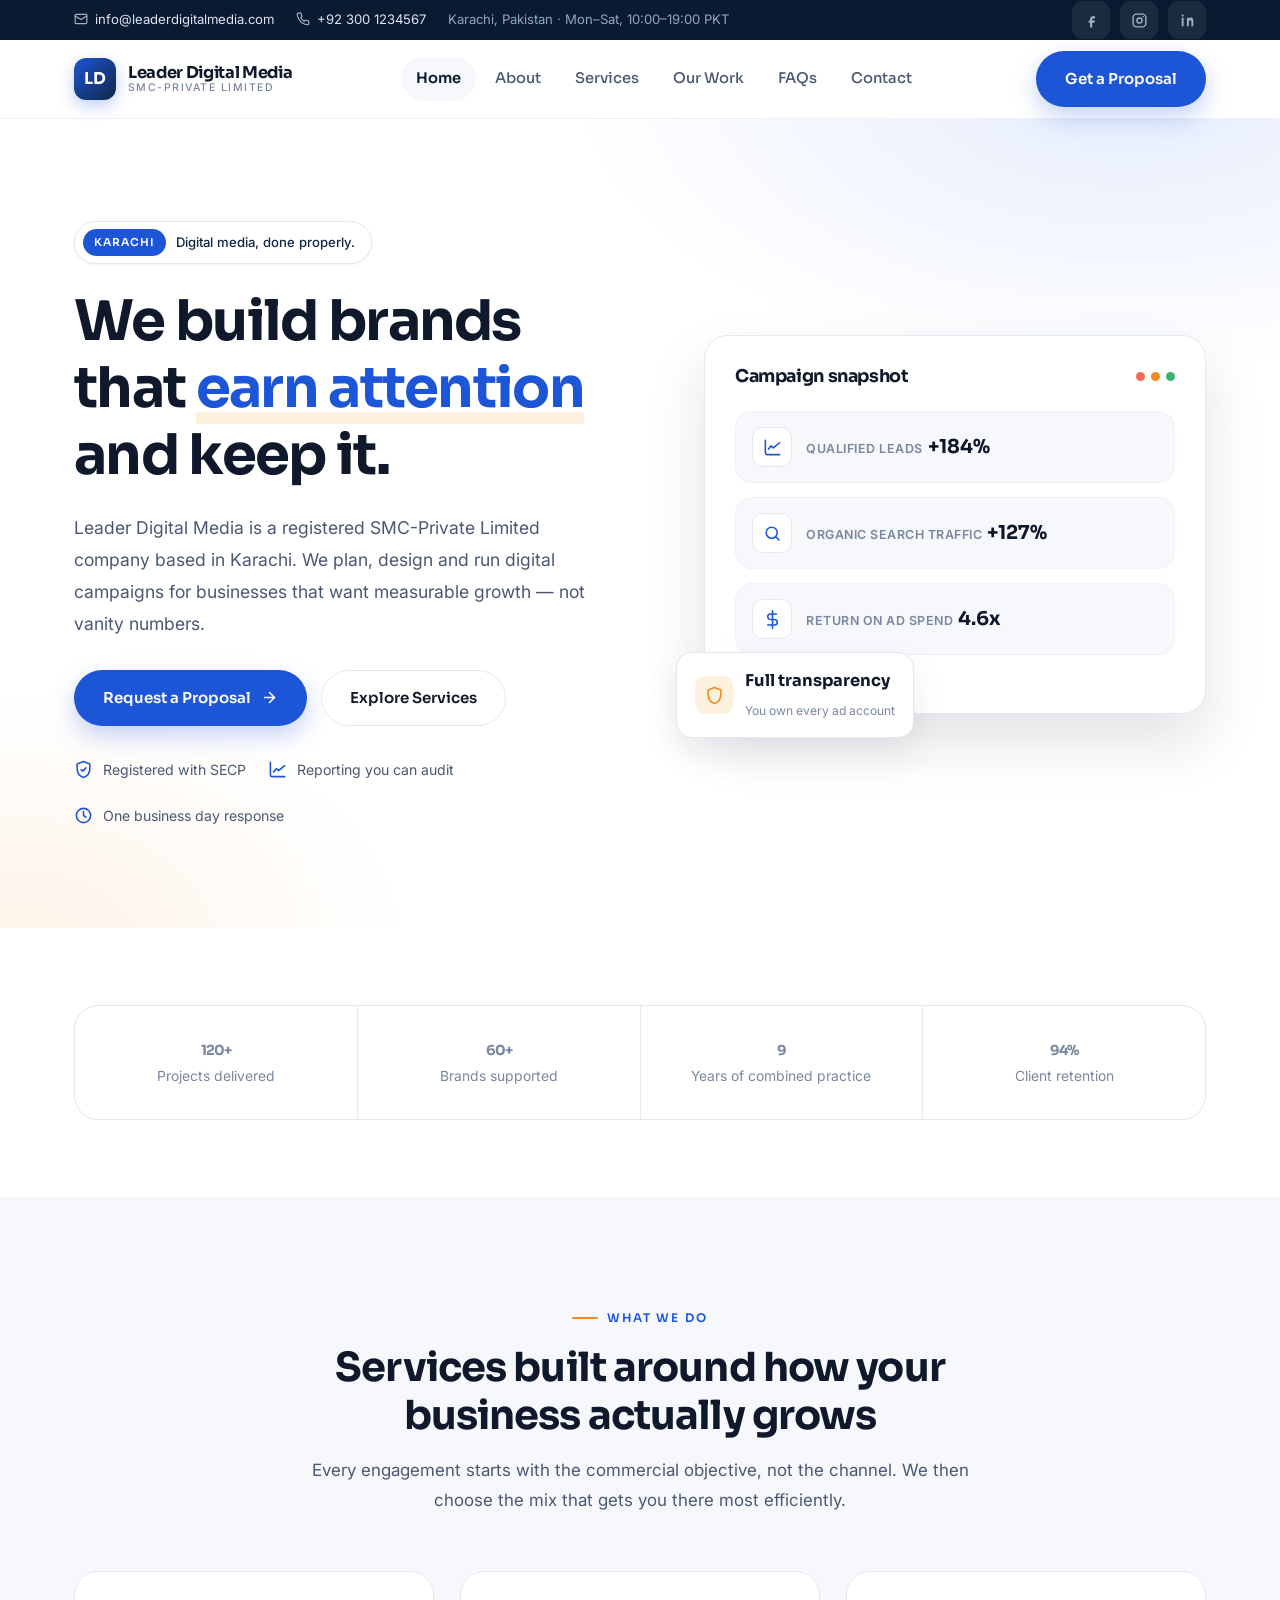
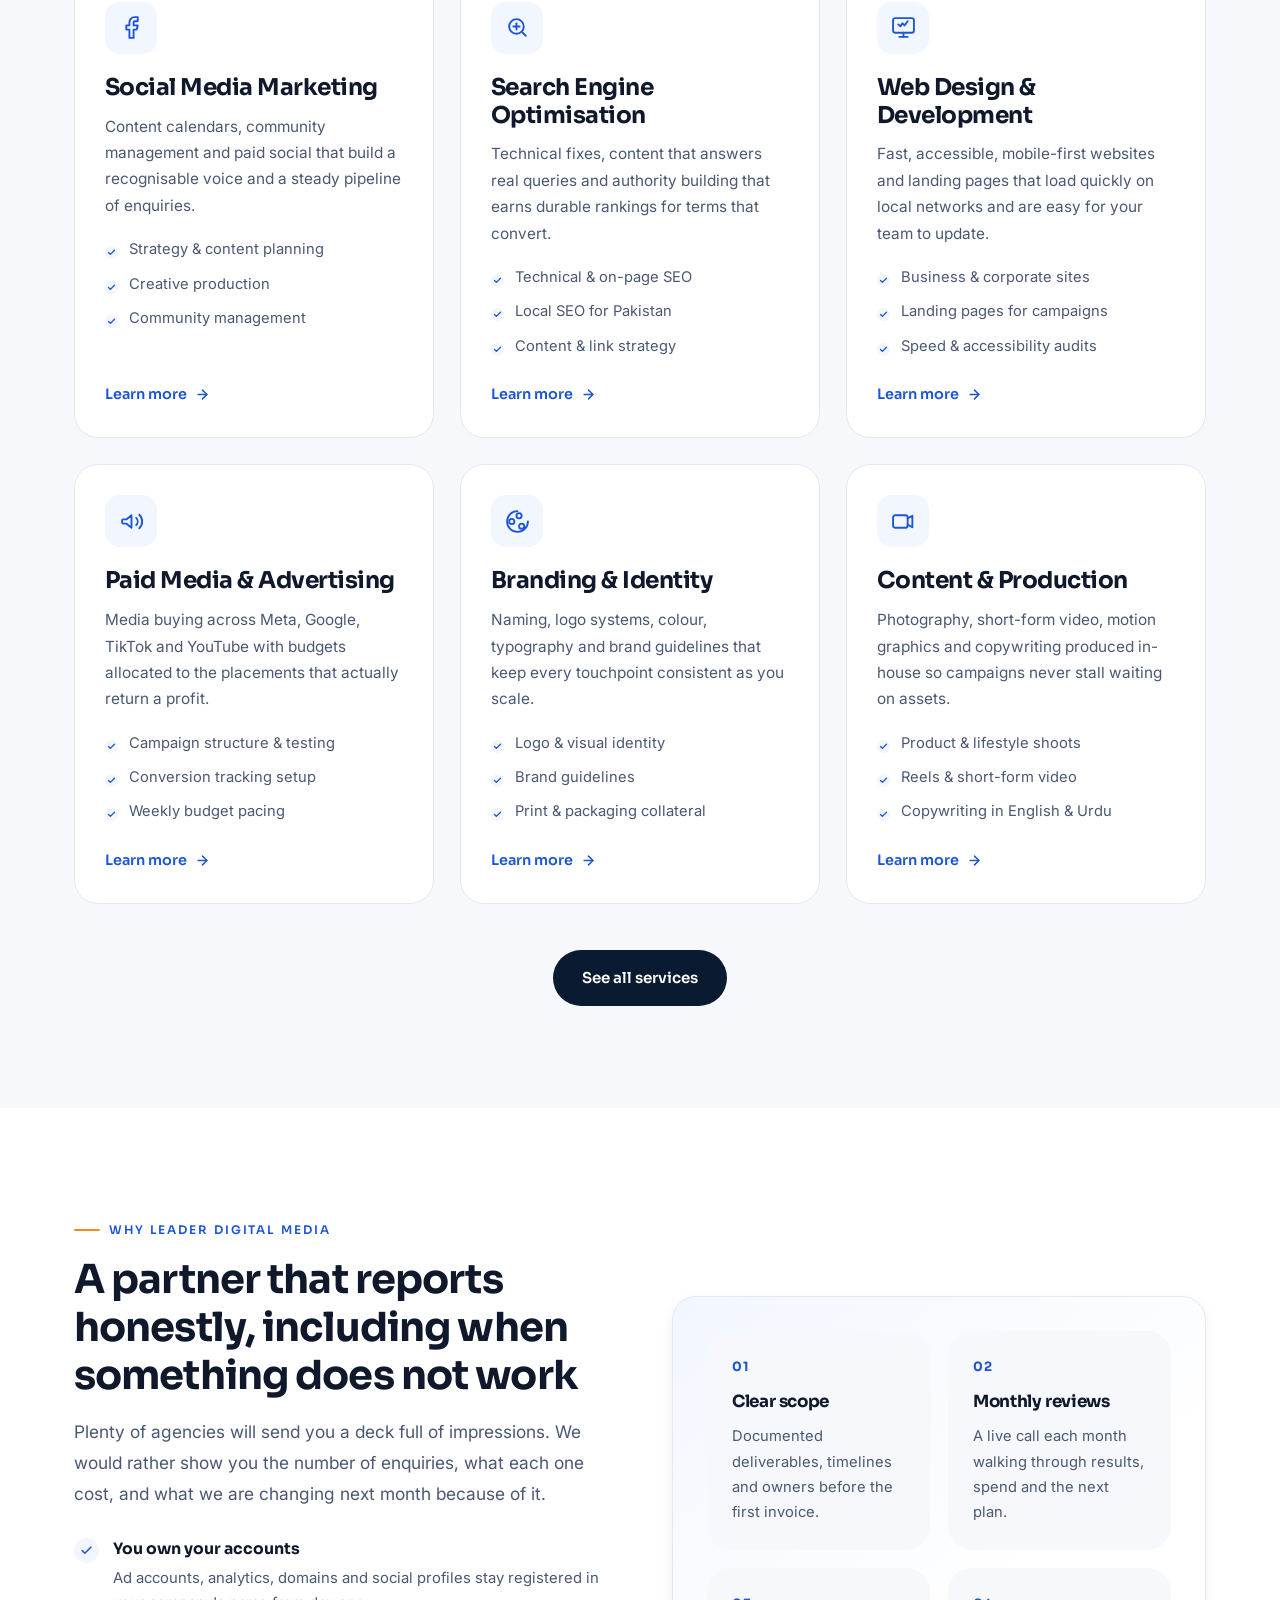
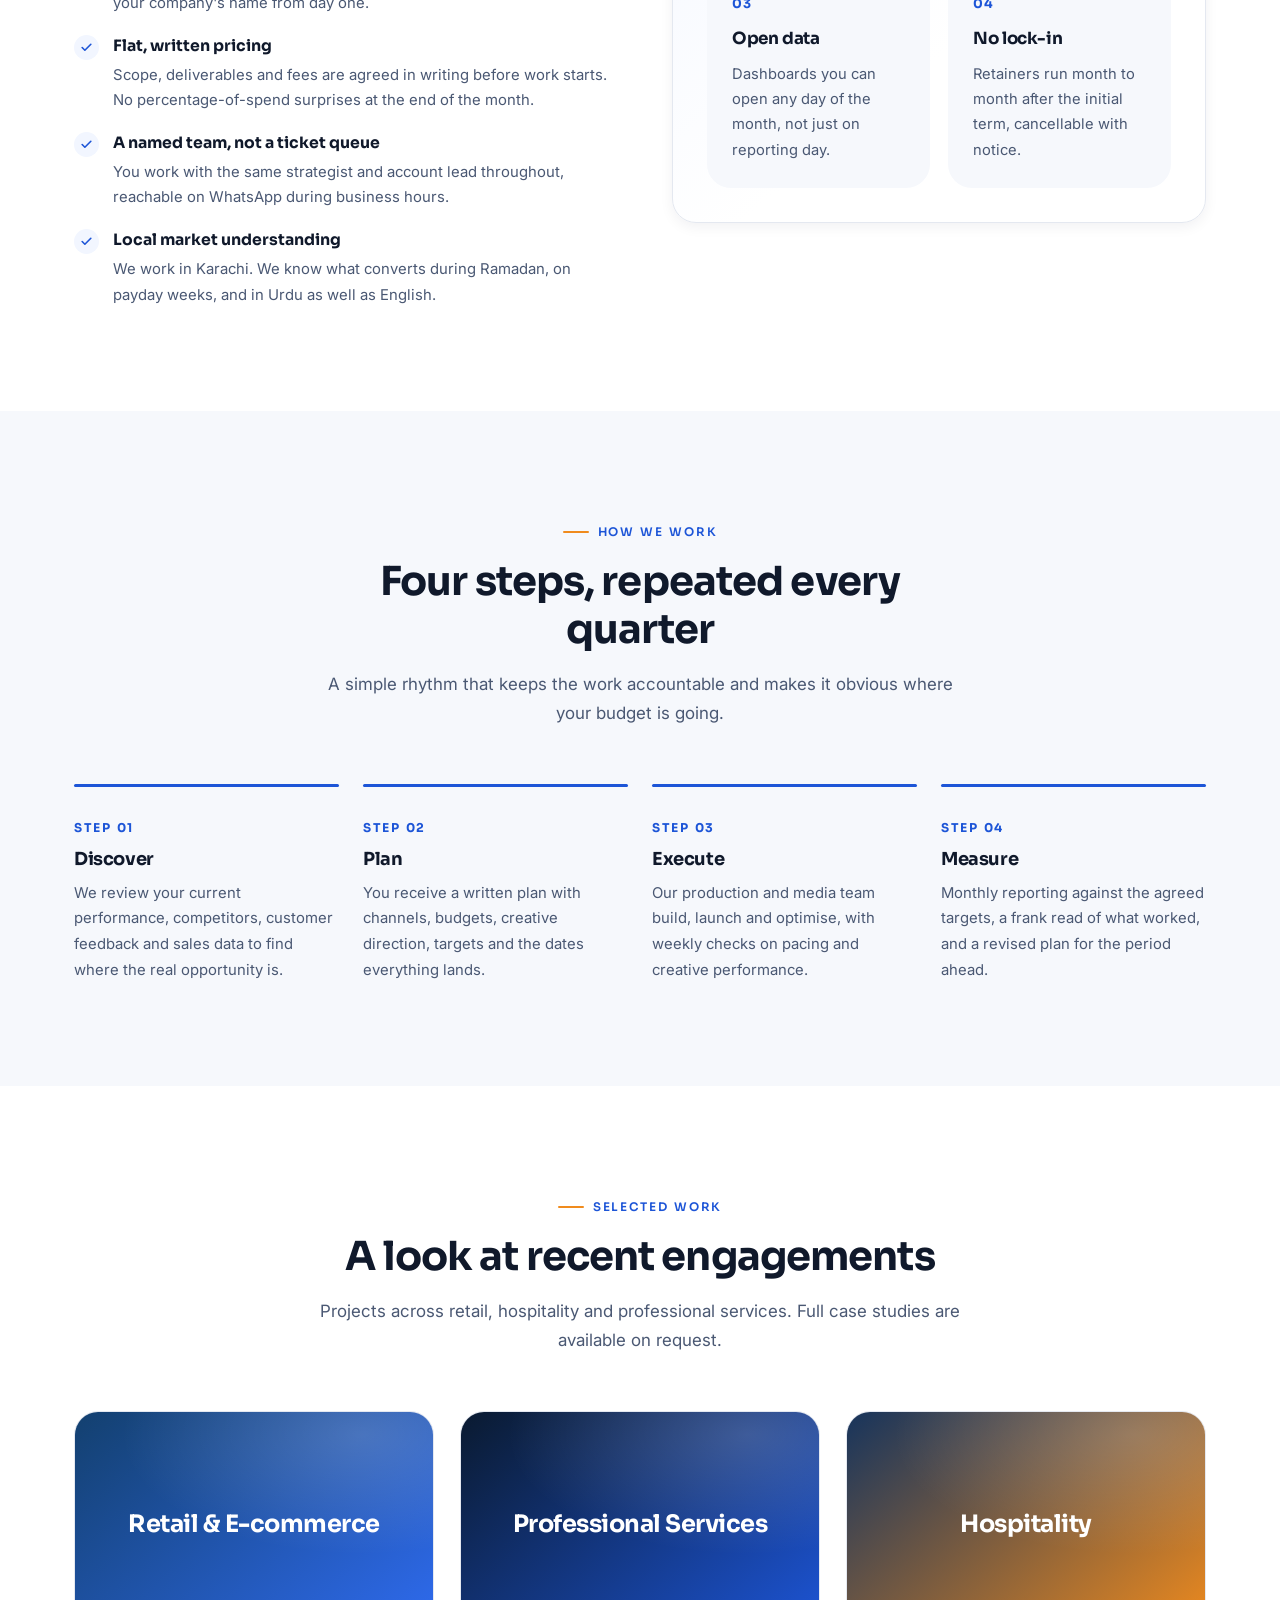
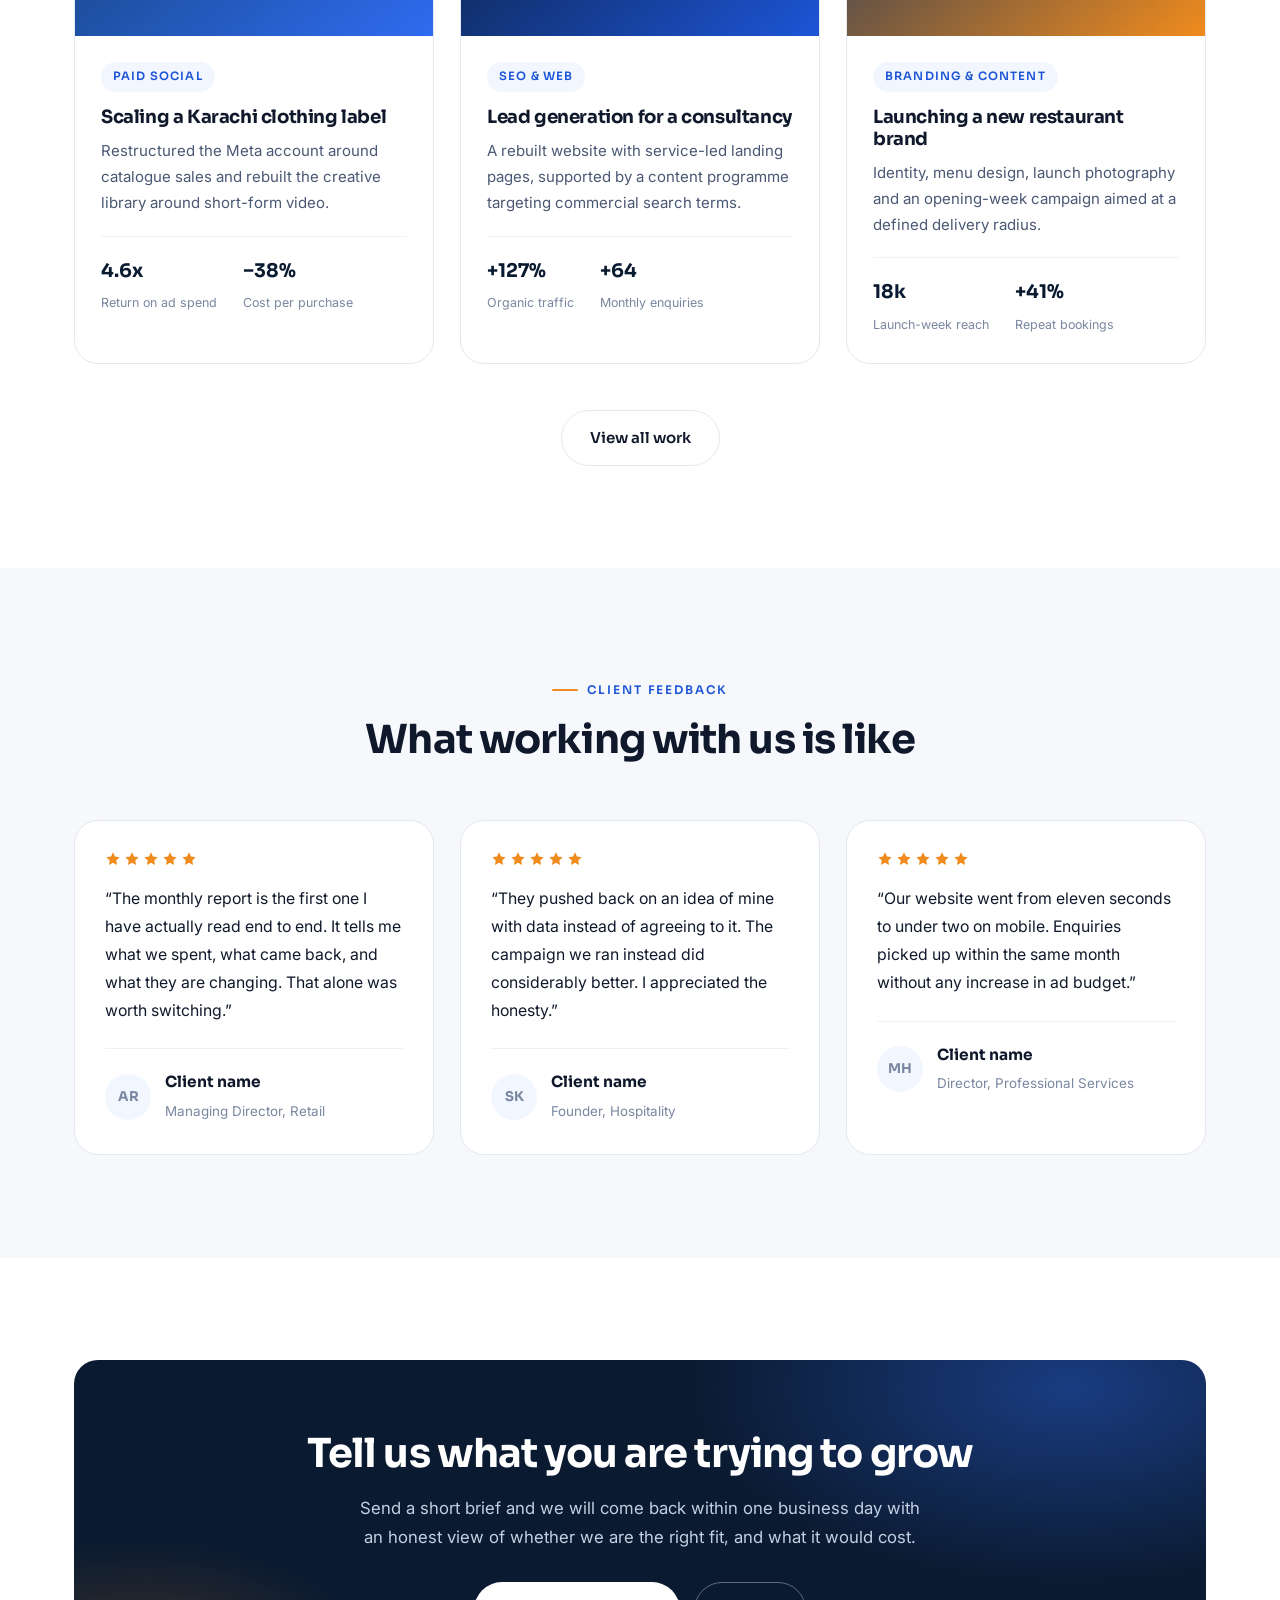
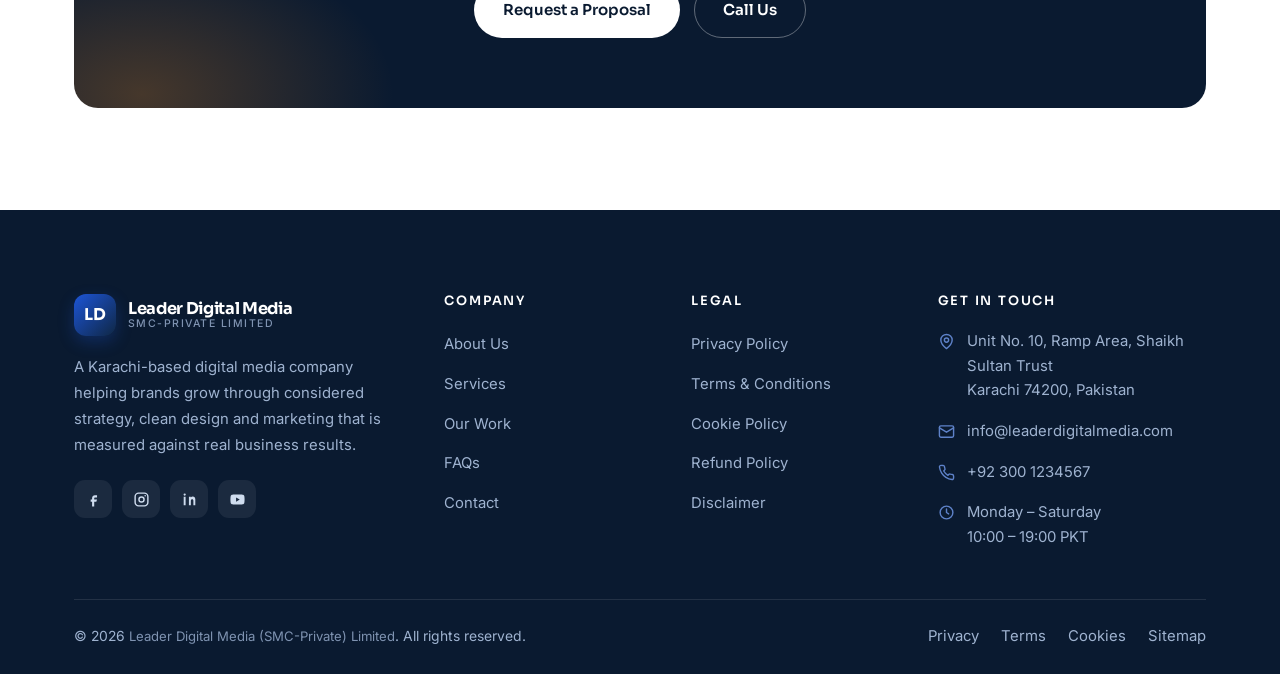
==== index.html @ 41e62bca "Add Leader Digital Media website Static multi-page site for Leader Digital Media (SMC-Private) Limit" ====
<!DOCTYPE html>
<html lang="en">
<head>
<meta charset="utf-8">
<meta name="viewport" content="width=device-width, initial-scale=1">
<title>Leader Digital Media (SMC-Private) Limited | Digital Marketing Agency in Karachi</title>
<meta name="description" content="Leader Digital Media is a Karachi-based digital media company offering social media marketing, SEO, web design and development, media buying, branding and content production.">
<meta name="author" content="Leader Digital Media (SMC-Private) Limited">
<meta name="robots" content="index, follow">
<link rel="canonical" href="https://www.leaderdigitalmedia.com/">
<meta property="og:type" content="website">
<meta property="og:site_name" content="Leader Digital Media">
<meta property="og:title" content="Leader Digital Media (SMC-Private) Limited | Digital Marketing Agency in Karachi">
<meta property="og:description" content="Leader Digital Media is a Karachi-based digital media company offering social media marketing, SEO, web design and development, media buying, branding and content production.">
<meta property="og:url" content="https://www.leaderdigitalmedia.com/">
<meta property="og:locale" content="en_PK">
<meta name="twitter:card" content="summary_large_image">
<meta name="theme-color" content="#0a1a30">
<link rel="icon" href="data:image/svg+xml,%3Csvg xmlns='http://www.w3.org/2000/svg' viewBox='0 0 64 64'%3E%3Crect width='64' height='64' rx='14' fill='%231d55d7'/%3E%3Ctext x='32' y='43' font-family='Helvetica,Arial,sans-serif' font-size='30' font-weight='bold' fill='white' text-anchor='middle'%3ELD%3C/text%3E%3C/svg%3E">
<link rel="preconnect" href="https://fonts.googleapis.com">
<link rel="preconnect" href="https://fonts.gstatic.com" crossorigin>
<link href="https://fonts.googleapis.com/css2?family=Sora:wght@400;500;600;700&family=Inter:wght@400;500;600&display=swap" rel="stylesheet">
<link rel="stylesheet" href="assets/css/style.css">
<script type="application/ld+json">
{
  "@context":"https://schema.org",
  "@type":"Organization",
  "name":"Leader Digital Media (SMC-Private) Limited",
  "alternateName":"Leader Digital Media",
  "url":"https://www.leaderdigitalmedia.com",
  "email":"info@leaderdigitalmedia.com",
  "telephone":"+923001234567",
  "description":"Leader Digital Media (SMC-Private) Limited is a digital media and marketing company based in Karachi, Pakistan, delivering social media marketing, SEO, web design and development, media buying, branding and content production.",
  "address":{
    "@type":"PostalAddress",
    "streetAddress":"Unit No. 10, Ramp Area, Shaikh Sultan Trust",
    "addressLocality":"Karachi",
    "postalCode":"74200",
    "addressCountry":"PK"
  },
  "areaServed":"PK"
}
</script>
</head>
<body>
<a class="skip-link" href="#main">Skip to main content</a>

<header class="site-header">
  <div class="topbar">
    <div class="wrap">
      <ul class="topbar-list">
        <li><a href="mailto:info@leaderdigitalmedia.com"><svg viewBox="0 0 24 24" fill="none" stroke="currentColor" stroke-width="2" stroke-linecap="round" stroke-linejoin="round"><rect x="2" y="4" width="20" height="16" rx="2"/><path d="m22 7-10 6L2 7"/></svg>info@leaderdigitalmedia.com</a></li>
        <li><a href="tel:+923001234567"><svg viewBox="0 0 24 24" fill="none" stroke="currentColor" stroke-width="2" stroke-linecap="round" stroke-linejoin="round"><path d="M22 16.9v3a2 2 0 0 1-2.2 2 19.8 19.8 0 0 1-8.6-3.1 19.5 19.5 0 0 1-6-6A19.8 19.8 0 0 1 2.1 4.2 2 2 0 0 1 4.1 2h3a2 2 0 0 1 2 1.7c.1 1 .4 1.9.7 2.8a2 2 0 0 1-.5 2.1L8.1 9.9a16 16 0 0 0 6 6l1.3-1.3a2 2 0 0 1 2.1-.4c.9.3 1.8.6 2.8.7a2 2 0 0 1 1.7 2z"/></svg>+92 300 1234567</a></li>
        <li class="topbar-tag">Karachi, Pakistan &middot; Mon&ndash;Sat, 10:00&ndash;19:00 PKT</li>
      </ul>
      <div class="social" aria-label="Social media">
        <a href="#" aria-label="Facebook"><svg viewBox="0 0 24 24" fill="currentColor"><path d="M14 9h3V6h-3c-2.2 0-4 1.8-4 4v2H8v3h2v7h3v-7h3l1-3h-4v-2c0-.6.4-1 1-1z"/></svg></a>
        <a href="#" aria-label="Instagram"><svg viewBox="0 0 24 24" fill="none" stroke="currentColor" stroke-width="2"><rect x="3" y="3" width="18" height="18" rx="5"/><circle cx="12" cy="12" r="3.6"/><circle cx="17.2" cy="6.8" r="1.1" fill="currentColor" stroke="none"/></svg></a>
        <a href="#" aria-label="LinkedIn"><svg viewBox="0 0 24 24" fill="currentColor"><path d="M6.5 8H3.8v12h2.7V8zM5.2 3.5a1.6 1.6 0 1 0 0 3.2 1.6 1.6 0 0 0 0-3.2zM20.2 20h-2.7v-6.1c0-1.5-.6-2.3-1.7-2.3-1.2 0-1.9.8-1.9 2.3V20h-2.7V8h2.6v1.2c.6-.9 1.6-1.5 2.9-1.5 2.2 0 3.5 1.4 3.5 4.1V20z"/></svg></a>
      </div>
    </div>
  </div>
  <div class="wrap">
    <nav class="nav" aria-label="Main navigation">
      <a class="brand" href="index.html">
        <span class="brand-mark" aria-hidden="true">LD</span>
        <span class="brand-text">
          <span class="brand-name">Leader Digital Media</span>
          <span class="brand-sub">SMC-Private Limited</span>
        </span>
      </a>
      <ul class="nav-menu" id="nav-menu">
      <li><a href="index.html" class="active" aria-current="page">Home</a></li>
      <li><a href="about.html">About</a></li>
      <li><a href="services.html">Services</a></li>
      <li><a href="portfolio.html">Our Work</a></li>
      <li><a href="faq.html">FAQs</a></li>
      <li><a href="contact.html">Contact</a></li>
        <li class="nav-cta"><a href="contact.html">Get a Proposal</a></li>
      </ul>
      <div class="nav-actions">
        <a class="btn btn-primary" href="contact.html">Get a Proposal</a>
        <button class="nav-toggle" type="button" aria-label="Toggle navigation menu" aria-expanded="false" aria-controls="nav-menu"><span></span></button>
      </div>
    </nav>
  </div>
</header>
<main id="main">
<!-- ===== HERO ===== -->
<section class="hero">
  <div class="wrap hero-grid">
    <div>
      <span class="hero-pill"><b>Karachi</b> Digital media, done properly.</span>
      <h1>We build brands that <em>earn attention</em> and keep it.</h1>
      <p class="hero-lead">Leader Digital Media is a registered SMC-Private Limited company based in Karachi. We plan, design and run digital campaigns for businesses that want measurable growth &mdash; not vanity numbers.</p>
      <div class="btn-row">
        <a class="btn btn-primary" href="contact.html">Request a Proposal
          <svg viewBox="0 0 24 24" fill="none" stroke="currentColor" stroke-width="2.2" stroke-linecap="round" stroke-linejoin="round"><path d="M5 12h14"/><path d="m12 5 7 7-7 7"/></svg>
        </a>
        <a class="btn btn-ghost" href="services.html">Explore Services</a>
      </div>
      <div class="hero-trust">
        <div class="hero-trust-item">
          <svg viewBox="0 0 24 24" fill="none" stroke="currentColor" stroke-width="2" stroke-linecap="round" stroke-linejoin="round"><path d="M12 2 4 5v6c0 5 3.4 9.3 8 11 4.6-1.7 8-6 8-11V5l-8-3z"/><path d="m9 12 2 2 4-4"/></svg>
          <span>Registered with SECP</span>
        </div>
        <div class="hero-trust-item">
          <svg viewBox="0 0 24 24" fill="none" stroke="currentColor" stroke-width="2" stroke-linecap="round" stroke-linejoin="round"><path d="M3 3v16a2 2 0 0 0 2 2h16"/><path d="m7 15 3.5-4 3 2.5L21 7"/></svg>
          <span>Reporting you can audit</span>
        </div>
        <div class="hero-trust-item">
          <svg viewBox="0 0 24 24" fill="none" stroke="currentColor" stroke-width="2" stroke-linecap="round" stroke-linejoin="round"><circle cx="12" cy="12" r="9"/><path d="M12 7v5l3 2"/></svg>
          <span>One business day response</span>
        </div>
      </div>
    </div>

    <div class="hero-visual">
      <div class="hero-card">
        <div class="hero-card-head">
          <h3>Campaign snapshot</h3>
          <span class="hero-dot" aria-hidden="true"><i></i><i></i><i></i></span>
        </div>
        <div class="metric-row">
          <div class="metric">
            <span class="metric-ico"><svg viewBox="0 0 24 24" fill="none" stroke="currentColor" stroke-width="2" stroke-linecap="round" stroke-linejoin="round"><path d="M3 3v16a2 2 0 0 0 2 2h16"/><path d="m7 14 3-4 3 2.5L21 6"/></svg></span>
            <div class="metric-body">
              <span class="metric-label">Qualified leads</span>
              <span class="metric-value">+184%</span>
              <span class="metric-bar"><i style="width:84%"></i></span>
            </div>
          </div>
          <div class="metric">
            <span class="metric-ico"><svg viewBox="0 0 24 24" fill="none" stroke="currentColor" stroke-width="2" stroke-linecap="round" stroke-linejoin="round"><circle cx="11" cy="11" r="7"/><path d="m20 20-3.2-3.2"/></svg></span>
            <div class="metric-body">
              <span class="metric-label">Organic search traffic</span>
              <span class="metric-value">+127%</span>
              <span class="metric-bar"><i style="width:67%"></i></span>
            </div>
          </div>
          <div class="metric">
            <span class="metric-ico"><svg viewBox="0 0 24 24" fill="none" stroke="currentColor" stroke-width="2" stroke-linecap="round" stroke-linejoin="round"><path d="M12 1v22"/><path d="M17 5H9.5a3.5 3.5 0 0 0 0 7h5a3.5 3.5 0 0 1 0 7H6"/></svg></span>
            <div class="metric-body">
              <span class="metric-label">Return on ad spend</span>
              <span class="metric-value">4.6x</span>
              <span class="metric-bar"><i style="width:76%"></i></span>
            </div>
          </div>
        </div>
      </div>
      <div class="hero-float hero-float-1">
        <span class="ico"><svg viewBox="0 0 24 24" fill="none" stroke="currentColor" stroke-width="2" stroke-linecap="round" stroke-linejoin="round"><path d="M12 2 4 5v6c0 5 3.4 9.3 8 11 4.6-1.7 8-6 8-11V5l-8-3z"/></svg></span>
        <div>
          <strong>Full transparency</strong>
          <span>You own every ad account</span>
        </div>
      </div>
    </div>
  </div>
</section>

<!-- ===== STATS ===== -->
<section class="section-sm">
  <div class="wrap">
    <div class="stat-band reveal">
      <div class="stat"><b><span data-count="120" data-suffix="+">120+</span></b><span>Projects delivered</span></div>
      <div class="stat"><b><span data-count="60" data-suffix="+">60+</span></b><span>Brands supported</span></div>
      <div class="stat"><b><span data-count="9" data-suffix="">9</span></b><span>Years of combined practice</span></div>
      <div class="stat"><b><span data-count="94" data-suffix="%">94%</span></b><span>Client retention</span></div>
    </div>
  </div>
</section>

<!-- ===== SERVICES ===== -->
<section class="section bg-alt">
  <div class="wrap">
    <div class="section-head center reveal">
      <span class="eyebrow">What we do</span>
      <h2>Services built around how your business actually grows</h2>
      <p>Every engagement starts with the commercial objective, not the channel. We then choose the mix that gets you there most efficiently.</p>
    </div>

    <div class="grid g-3">
      <article class="card reveal">
        <span class="card-ico"><svg viewBox="0 0 24 24" fill="none" stroke="currentColor" stroke-width="1.8" stroke-linecap="round" stroke-linejoin="round"><path d="M18 2h-3a5 5 0 0 0-5 5v3H7v4h3v8h4v-8h3l1-4h-4V7a1 1 0 0 1 1-1h3z"/></svg></span>
        <h3>Social Media Marketing</h3>
        <p>Content calendars, community management and paid social that build a recognisable voice and a steady pipeline of enquiries.</p>
        <ul class="card-list">
          <li>Strategy &amp; content planning</li>
          <li>Creative production</li>
          <li>Community management</li>
        </ul>
        <div class="card-foot"><a class="link-arrow" href="services.html#social">Learn more <svg viewBox="0 0 24 24" fill="none" stroke="currentColor" stroke-width="2.4" stroke-linecap="round" stroke-linejoin="round"><path d="M5 12h14"/><path d="m12 5 7 7-7 7"/></svg></a></div>
      </article>

      <article class="card reveal">
        <span class="card-ico"><svg viewBox="0 0 24 24" fill="none" stroke="currentColor" stroke-width="1.8" stroke-linecap="round" stroke-linejoin="round"><circle cx="11" cy="11" r="7"/><path d="m20 20-3.2-3.2"/><path d="M8 11h6"/><path d="M11 8v6"/></svg></span>
        <h3>Search Engine Optimisation</h3>
        <p>Technical fixes, content that answers real queries and authority building that earns durable rankings for terms that convert.</p>
        <ul class="card-list">
          <li>Technical &amp; on-page SEO</li>
          <li>Local SEO for Pakistan</li>
          <li>Content &amp; link strategy</li>
        </ul>
        <div class="card-foot"><a class="link-arrow" href="services.html#seo">Learn more <svg viewBox="0 0 24 24" fill="none" stroke="currentColor" stroke-width="2.4" stroke-linecap="round" stroke-linejoin="round"><path d="M5 12h14"/><path d="m12 5 7 7-7 7"/></svg></a></div>
      </article>

      <article class="card reveal">
        <span class="card-ico"><svg viewBox="0 0 24 24" fill="none" stroke="currentColor" stroke-width="1.8" stroke-linecap="round" stroke-linejoin="round"><rect x="2" y="3" width="20" height="14" rx="2"/><path d="M8 21h8"/><path d="M12 17v4"/><path d="m7 9 2 2 2-3 2 2 3-4"/></svg></span>
        <h3>Web Design &amp; Development</h3>
        <p>Fast, accessible, mobile-first websites and landing pages that load quickly on local networks and are easy for your team to update.</p>
        <ul class="card-list">
          <li>Business &amp; corporate sites</li>
          <li>Landing pages for campaigns</li>
          <li>Speed &amp; accessibility audits</li>
        </ul>
        <div class="card-foot"><a class="link-arrow" href="services.html#web">Learn more <svg viewBox="0 0 24 24" fill="none" stroke="currentColor" stroke-width="2.4" stroke-linecap="round" stroke-linejoin="round"><path d="M5 12h14"/><path d="m12 5 7 7-7 7"/></svg></a></div>
      </article>

      <article class="card reveal">
        <span class="card-ico"><svg viewBox="0 0 24 24" fill="none" stroke="currentColor" stroke-width="1.8" stroke-linecap="round" stroke-linejoin="round"><path d="M3 11v2a1 1 0 0 0 1 1h3l5 4V6L7 10H4a1 1 0 0 0-1 1z"/><path d="M16.5 8.5a5 5 0 0 1 0 7"/><path d="M19.5 5.5a9 9 0 0 1 0 13"/></svg></span>
        <h3>Paid Media &amp; Advertising</h3>
        <p>Media buying across Meta, Google, TikTok and YouTube with budgets allocated to the placements that actually return a profit.</p>
        <ul class="card-list">
          <li>Campaign structure &amp; testing</li>
          <li>Conversion tracking setup</li>
          <li>Weekly budget pacing</li>
        </ul>
        <div class="card-foot"><a class="link-arrow" href="services.html#ads">Learn more <svg viewBox="0 0 24 24" fill="none" stroke="currentColor" stroke-width="2.4" stroke-linecap="round" stroke-linejoin="round"><path d="M5 12h14"/><path d="m12 5 7 7-7 7"/></svg></a></div>
      </article>

      <article class="card reveal">
        <span class="card-ico"><svg viewBox="0 0 24 24" fill="none" stroke="currentColor" stroke-width="1.8" stroke-linecap="round" stroke-linejoin="round"><circle cx="13.5" cy="6.5" r="2.5"/><circle cx="6.5" cy="12" r="2.5"/><circle cx="16" cy="16.5" r="2.5"/><path d="M12 2a10 10 0 1 0 10 10"/></svg></span>
        <h3>Branding &amp; Identity</h3>
        <p>Naming, logo systems, colour, typography and brand guidelines that keep every touchpoint consistent as you scale.</p>
        <ul class="card-list">
          <li>Logo &amp; visual identity</li>
          <li>Brand guidelines</li>
          <li>Print &amp; packaging collateral</li>
        </ul>
        <div class="card-foot"><a class="link-arrow" href="services.html#branding">Learn more <svg viewBox="0 0 24 24" fill="none" stroke="currentColor" stroke-width="2.4" stroke-linecap="round" stroke-linejoin="round"><path d="M5 12h14"/><path d="m12 5 7 7-7 7"/></svg></a></div>
      </article>

      <article class="card reveal">
        <span class="card-ico"><svg viewBox="0 0 24 24" fill="none" stroke="currentColor" stroke-width="1.8" stroke-linecap="round" stroke-linejoin="round"><path d="m16 9 4.5-2.5v11L16 15"/><rect x="2" y="6" width="14" height="12" rx="2"/></svg></span>
        <h3>Content &amp; Production</h3>
        <p>Photography, short-form video, motion graphics and copywriting produced in-house so campaigns never stall waiting on assets.</p>
        <ul class="card-list">
          <li>Product &amp; lifestyle shoots</li>
          <li>Reels &amp; short-form video</li>
          <li>Copywriting in English &amp; Urdu</li>
        </ul>
        <div class="card-foot"><a class="link-arrow" href="services.html#content">Learn more <svg viewBox="0 0 24 24" fill="none" stroke="currentColor" stroke-width="2.4" stroke-linecap="round" stroke-linejoin="round"><path d="M5 12h14"/><path d="m12 5 7 7-7 7"/></svg></a></div>
      </article>
    </div>

    <div class="btn-row center reveal" style="margin-top:46px">
      <a class="btn btn-dark" href="services.html">See all services</a>
    </div>
  </div>
</section>

<!-- ===== WHY US ===== -->
<section class="section">
  <div class="wrap split">
    <div class="reveal">
      <span class="eyebrow">Why Leader Digital Media</span>
      <h2>A partner that reports honestly, including when something does not work</h2>
      <p class="lead" style="margin-top:16px">Plenty of agencies will send you a deck full of impressions. We would rather show you the number of enquiries, what each one cost, and what we are changing next month because of it.</p>
      <ul class="tick-list">
        <li>
          <span class="tick"><svg viewBox="0 0 24 24" fill="none" stroke="currentColor" stroke-width="3" stroke-linecap="round" stroke-linejoin="round"><polyline points="20 6 9 17 4 12"/></svg></span>
          <div><strong>You own your accounts</strong><p>Ad accounts, analytics, domains and social profiles stay registered in your company's name from day one.</p></div>
        </li>
        <li>
          <span class="tick"><svg viewBox="0 0 24 24" fill="none" stroke="currentColor" stroke-width="3" stroke-linecap="round" stroke-linejoin="round"><polyline points="20 6 9 17 4 12"/></svg></span>
          <div><strong>Flat, written pricing</strong><p>Scope, deliverables and fees are agreed in writing before work starts. No percentage-of-spend surprises at the end of the month.</p></div>
        </li>
        <li>
          <span class="tick"><svg viewBox="0 0 24 24" fill="none" stroke="currentColor" stroke-width="3" stroke-linecap="round" stroke-linejoin="round"><polyline points="20 6 9 17 4 12"/></svg></span>
          <div><strong>A named team, not a ticket queue</strong><p>You work with the same strategist and account lead throughout, reachable on WhatsApp during business hours.</p></div>
        </li>
        <li>
          <span class="tick"><svg viewBox="0 0 24 24" fill="none" stroke="currentColor" stroke-width="3" stroke-linecap="round" stroke-linejoin="round"><polyline points="20 6 9 17 4 12"/></svg></span>
          <div><strong>Local market understanding</strong><p>We work in Karachi. We know what converts during Ramadan, on payday weeks, and in Urdu as well as English.</p></div>
        </li>
      </ul>
    </div>

    <div class="split-media reveal">
      <div class="grid g-2" style="gap:18px">
        <div class="card card-flat" style="padding:24px">
          <span class="card-num">01</span>
          <h3 style="font-size:1.05rem">Clear scope</h3>
          <p style="font-size:.92rem">Documented deliverables, timelines and owners before the first invoice.</p>
        </div>
        <div class="card card-flat" style="padding:24px">
          <span class="card-num">02</span>
          <h3 style="font-size:1.05rem">Monthly reviews</h3>
          <p style="font-size:.92rem">A live call each month walking through results, spend and the next plan.</p>
        </div>
        <div class="card card-flat" style="padding:24px">
          <span class="card-num">03</span>
          <h3 style="font-size:1.05rem">Open data</h3>
          <p style="font-size:.92rem">Dashboards you can open any day of the month, not just on reporting day.</p>
        </div>
        <div class="card card-flat" style="padding:24px">
          <span class="card-num">04</span>
          <h3 style="font-size:1.05rem">No lock-in</h3>
          <p style="font-size:.92rem">Retainers run month to month after the initial term, cancellable with notice.</p>
        </div>
      </div>
    </div>
  </div>
</section>

<!-- ===== PROCESS ===== -->
<section class="section bg-alt">
  <div class="wrap">
    <div class="section-head center reveal">
      <span class="eyebrow">How we work</span>
      <h2>Four steps, repeated every quarter</h2>
      <p>A simple rhythm that keeps the work accountable and makes it obvious where your budget is going.</p>
    </div>
    <div class="steps">
      <div class="step is-on reveal">
        <b>Step 01</b>
        <h3>Discover</h3>
        <p>We review your current performance, competitors, customer feedback and sales data to find where the real opportunity is.</p>
      </div>
      <div class="step is-on reveal">
        <b>Step 02</b>
        <h3>Plan</h3>
        <p>You receive a written plan with channels, budgets, creative direction, targets and the dates everything lands.</p>
      </div>
      <div class="step is-on reveal">
        <b>Step 03</b>
        <h3>Execute</h3>
        <p>Our production and media team build, launch and optimise, with weekly checks on pacing and creative performance.</p>
      </div>
      <div class="step is-on reveal">
        <b>Step 04</b>
        <h3>Measure</h3>
        <p>Monthly reporting against the agreed targets, a frank read of what worked, and a revised plan for the period ahead.</p>
      </div>
    </div>
  </div>
</section>

<!-- ===== WORK PREVIEW ===== -->
<section class="section">
  <div class="wrap">
    <div class="section-head center reveal">
      <span class="eyebrow">Selected work</span>
      <h2>A look at recent engagements</h2>
      <p>Projects across retail, hospitality and professional services. Full case studies are available on request.</p>
    </div>
    <!-- Sample project content: replace with your own case studies and figures. -->
    <div class="work-grid">
      <article class="work reveal">
        <div class="work-thumb alt-1"><span>Retail &amp; E-commerce</span></div>
        <div class="work-body">
          <span class="work-tag">Paid Social</span>
          <h3>Scaling a Karachi clothing label</h3>
          <p>Restructured the Meta account around catalogue sales and rebuilt the creative library around short-form video.</p>
          <div class="work-meta">
            <div><b>4.6x</b><span>Return on ad spend</span></div>
            <div><b>&minus;38%</b><span>Cost per purchase</span></div>
          </div>
        </div>
      </article>
      <article class="work reveal">
        <div class="work-thumb alt-2"><span>Professional Services</span></div>
        <div class="work-body">
          <span class="work-tag">SEO &amp; Web</span>
          <h3>Lead generation for a consultancy</h3>
          <p>A rebuilt website with service-led landing pages, supported by a content programme targeting commercial search terms.</p>
          <div class="work-meta">
            <div><b>+127%</b><span>Organic traffic</span></div>
            <div><b>+64</b><span>Monthly enquiries</span></div>
          </div>
        </div>
      </article>
      <article class="work reveal">
        <div class="work-thumb alt-3"><span>Hospitality</span></div>
        <div class="work-body">
          <span class="work-tag">Branding &amp; Content</span>
          <h3>Launching a new restaurant brand</h3>
          <p>Identity, menu design, launch photography and an opening-week campaign aimed at a defined delivery radius.</p>
          <div class="work-meta">
            <div><b>18k</b><span>Launch-week reach</span></div>
            <div><b>+41%</b><span>Repeat bookings</span></div>
          </div>
        </div>
      </article>
    </div>
    <div class="btn-row center reveal" style="margin-top:46px">
      <a class="btn btn-ghost" href="portfolio.html">View all work</a>
    </div>
  </div>
</section>

<!-- ===== TESTIMONIALS ===== -->
<section class="section bg-alt">
  <div class="wrap">
    <div class="section-head center reveal">
      <span class="eyebrow">Client feedback</span>
      <h2>What working with us is like</h2>
    </div>
    <!-- Sample testimonials: replace with real, attributed client quotes before publishing. -->
    <div class="grid g-3">
      <article class="quote reveal">
        <div class="stars" aria-label="5 out of 5">
          <svg viewBox="0 0 24 24" fill="currentColor"><path d="m12 2 3 6.3 6.9 1-5 4.8 1.2 6.9L12 17.8 5.9 21l1.2-6.9-5-4.8 6.9-1z"/></svg>
          <svg viewBox="0 0 24 24" fill="currentColor"><path d="m12 2 3 6.3 6.9 1-5 4.8 1.2 6.9L12 17.8 5.9 21l1.2-6.9-5-4.8 6.9-1z"/></svg>
          <svg viewBox="0 0 24 24" fill="currentColor"><path d="m12 2 3 6.3 6.9 1-5 4.8 1.2 6.9L12 17.8 5.9 21l1.2-6.9-5-4.8 6.9-1z"/></svg>
          <svg viewBox="0 0 24 24" fill="currentColor"><path d="m12 2 3 6.3 6.9 1-5 4.8 1.2 6.9L12 17.8 5.9 21l1.2-6.9-5-4.8 6.9-1z"/></svg>
          <svg viewBox="0 0 24 24" fill="currentColor"><path d="m12 2 3 6.3 6.9 1-5 4.8 1.2 6.9L12 17.8 5.9 21l1.2-6.9-5-4.8 6.9-1z"/></svg>
        </div>
        <p>&ldquo;The monthly report is the first one I have actually read end to end. It tells me what we spent, what came back, and what they are changing. That alone was worth switching.&rdquo;</p>
        <div class="quote-foot">
          <span class="avatar" aria-hidden="true">AR</span>
          <div><strong>Client name</strong><span>Managing Director, Retail</span></div>
        </div>
      </article>

      <article class="quote reveal">
        <div class="stars" aria-label="5 out of 5">
          <svg viewBox="0 0 24 24" fill="currentColor"><path d="m12 2 3 6.3 6.9 1-5 4.8 1.2 6.9L12 17.8 5.9 21l1.2-6.9-5-4.8 6.9-1z"/></svg>
          <svg viewBox="0 0 24 24" fill="currentColor"><path d="m12 2 3 6.3 6.9 1-5 4.8 1.2 6.9L12 17.8 5.9 21l1.2-6.9-5-4.8 6.9-1z"/></svg>
          <svg viewBox="0 0 24 24" fill="currentColor"><path d="m12 2 3 6.3 6.9 1-5 4.8 1.2 6.9L12 17.8 5.9 21l1.2-6.9-5-4.8 6.9-1z"/></svg>
          <svg viewBox="0 0 24 24" fill="currentColor"><path d="m12 2 3 6.3 6.9 1-5 4.8 1.2 6.9L12 17.8 5.9 21l1.2-6.9-5-4.8 6.9-1z"/></svg>
          <svg viewBox="0 0 24 24" fill="currentColor"><path d="m12 2 3 6.3 6.9 1-5 4.8 1.2 6.9L12 17.8 5.9 21l1.2-6.9-5-4.8 6.9-1z"/></svg>
        </div>
        <p>&ldquo;They pushed back on an idea of mine with data instead of agreeing to it. The campaign we ran instead did considerably better. I appreciated the honesty.&rdquo;</p>
        <div class="quote-foot">
          <span class="avatar" aria-hidden="true">SK</span>
          <div><strong>Client name</strong><span>Founder, Hospitality</span></div>
        </div>
      </article>

      <article class="quote reveal">
        <div class="stars" aria-label="5 out of 5">
          <svg viewBox="0 0 24 24" fill="currentColor"><path d="m12 2 3 6.3 6.9 1-5 4.8 1.2 6.9L12 17.8 5.9 21l1.2-6.9-5-4.8 6.9-1z"/></svg>
          <svg viewBox="0 0 24 24" fill="currentColor"><path d="m12 2 3 6.3 6.9 1-5 4.8 1.2 6.9L12 17.8 5.9 21l1.2-6.9-5-4.8 6.9-1z"/></svg>
          <svg viewBox="0 0 24 24" fill="currentColor"><path d="m12 2 3 6.3 6.9 1-5 4.8 1.2 6.9L12 17.8 5.9 21l1.2-6.9-5-4.8 6.9-1z"/></svg>
          <svg viewBox="0 0 24 24" fill="currentColor"><path d="m12 2 3 6.3 6.9 1-5 4.8 1.2 6.9L12 17.8 5.9 21l1.2-6.9-5-4.8 6.9-1z"/></svg>
          <svg viewBox="0 0 24 24" fill="currentColor"><path d="m12 2 3 6.3 6.9 1-5 4.8 1.2 6.9L12 17.8 5.9 21l1.2-6.9-5-4.8 6.9-1z"/></svg>
        </div>
        <p>&ldquo;Our website went from eleven seconds to under two on mobile. Enquiries picked up within the same month without any increase in ad budget.&rdquo;</p>
        <div class="quote-foot">
          <span class="avatar" aria-hidden="true">MH</span>
          <div><strong>Client name</strong><span>Director, Professional Services</span></div>
        </div>
      </article>
    </div>
  </div>
</section>

<!-- ===== CTA ===== -->
<section class="section">
  <div class="wrap">
    <div class="cta reveal">
      <h2>Tell us what you are trying to grow</h2>
      <p>Send a short brief and we will come back within one business day with an honest view of whether we are the right fit, and what it would cost.</p>
      <div class="btn-row center">
        <a class="btn btn-light" href="contact.html">Request a Proposal</a>
        <a class="btn btn-outline-light" href="tel:+923001234567">Call Us</a>
      </div>
    </div>
  </div>
</section>
</main>
<footer class="site-footer">
  <div class="wrap">
    <div class="footer-grid">
      <div class="footer-about">
        <div class="brand footer-brand">
          <span class="brand-mark" aria-hidden="true">LD</span>
          <span class="brand-text">
            <span class="brand-name">Leader Digital Media</span>
            <span class="brand-sub">SMC-Private Limited</span>
          </span>
        </div>
        <p>A Karachi-based digital media company helping brands grow through considered strategy, clean design and marketing that is measured against real business results.</p>
        <div class="social" aria-label="Social media">
          <a href="#" aria-label="Facebook"><svg viewBox="0 0 24 24" fill="currentColor"><path d="M14 9h3V6h-3c-2.2 0-4 1.8-4 4v2H8v3h2v7h3v-7h3l1-3h-4v-2c0-.6.4-1 1-1z"/></svg></a>
        <a href="#" aria-label="Instagram"><svg viewBox="0 0 24 24" fill="none" stroke="currentColor" stroke-width="2"><rect x="3" y="3" width="18" height="18" rx="5"/><circle cx="12" cy="12" r="3.6"/><circle cx="17.2" cy="6.8" r="1.1" fill="currentColor" stroke="none"/></svg></a>
        <a href="#" aria-label="LinkedIn"><svg viewBox="0 0 24 24" fill="currentColor"><path d="M6.5 8H3.8v12h2.7V8zM5.2 3.5a1.6 1.6 0 1 0 0 3.2 1.6 1.6 0 0 0 0-3.2zM20.2 20h-2.7v-6.1c0-1.5-.6-2.3-1.7-2.3-1.2 0-1.9.8-1.9 2.3V20h-2.7V8h2.6v1.2c.6-.9 1.6-1.5 2.9-1.5 2.2 0 3.5 1.4 3.5 4.1V20z"/></svg></a>
        <a href="#" aria-label="YouTube"><svg viewBox="0 0 24 24" fill="currentColor"><path d="M21.6 7.2a2.5 2.5 0 0 0-1.7-1.8C18.3 5 12 5 12 5s-6.3 0-7.9.4A2.5 2.5 0 0 0 2.4 7.2 26 26 0 0 0 2 12a26 26 0 0 0 .4 4.8 2.5 2.5 0 0 0 1.7 1.8C5.7 19 12 19 12 19s6.3 0 7.9-.4a2.5 2.5 0 0 0 1.7-1.8A26 26 0 0 0 22 12a26 26 0 0 0-.4-4.8zM10 15V9l5.2 3L10 15z"/></svg></a>
        </div>
      </div>

      <div>
        <h4>Company</h4>
        <ul class="footer-links">
          <li><a href="about.html">About Us</a></li>
          <li><a href="services.html">Services</a></li>
          <li><a href="portfolio.html">Our Work</a></li>
          <li><a href="faq.html">FAQs</a></li>
          <li><a href="contact.html">Contact</a></li>
        </ul>
      </div>

      <div>
        <h4>Legal</h4>
        <ul class="footer-links">
          <li><a href="privacy-policy.html">Privacy Policy</a></li>
          <li><a href="terms-and-conditions.html">Terms &amp; Conditions</a></li>
          <li><a href="cookie-policy.html">Cookie Policy</a></li>
          <li><a href="refund-policy.html">Refund Policy</a></li>
          <li><a href="disclaimer.html">Disclaimer</a></li>
        </ul>
      </div>

      <div>
        <h4>Get in Touch</h4>
        <ul class="footer-contact">
          <li>
            <svg viewBox="0 0 24 24" fill="none" stroke="currentColor" stroke-width="2" stroke-linecap="round" stroke-linejoin="round"><path d="M20 10c0 6-8 12-8 12s-8-6-8-12a8 8 0 0 1 16 0z"/><circle cx="12" cy="10" r="3"/></svg>
            <address>Unit No. 10, Ramp Area, Shaikh Sultan Trust<br>Karachi 74200, Pakistan</address>
          </li>
          <li>
            <svg viewBox="0 0 24 24" fill="none" stroke="currentColor" stroke-width="2" stroke-linecap="round" stroke-linejoin="round"><rect x="2" y="4" width="20" height="16" rx="2"/><path d="m22 7-10 6L2 7"/></svg>
            <a href="mailto:info@leaderdigitalmedia.com">info@leaderdigitalmedia.com</a>
          </li>
          <li>
            <svg viewBox="0 0 24 24" fill="none" stroke="currentColor" stroke-width="2" stroke-linecap="round" stroke-linejoin="round"><path d="M22 16.9v3a2 2 0 0 1-2.2 2 19.8 19.8 0 0 1-8.6-3.1 19.5 19.5 0 0 1-6-6A19.8 19.8 0 0 1 2.1 4.2 2 2 0 0 1 4.1 2h3a2 2 0 0 1 2 1.7c.1 1 .4 1.9.7 2.8a2 2 0 0 1-.5 2.1L8.1 9.9a16 16 0 0 0 6 6l1.3-1.3a2 2 0 0 1 2.1-.4c.9.3 1.8.6 2.8.7a2 2 0 0 1 1.7 2z"/></svg>
            <a href="tel:+923001234567">+92 300 1234567</a>
          </li>
          <li>
            <svg viewBox="0 0 24 24" fill="none" stroke="currentColor" stroke-width="2" stroke-linecap="round" stroke-linejoin="round"><circle cx="12" cy="12" r="9"/><path d="M12 7v5l3 2"/></svg>
            <span>Monday &ndash; Saturday<br>10:00 &ndash; 19:00 PKT</span>
          </li>
        </ul>
      </div>
    </div>

    <div class="footer-bottom">
      <span>&copy; <span data-year>2026</span> <span class="footer-legal-name">Leader Digital Media (SMC-Private) Limited</span>. All rights reserved.</span>
      <ul>
        <li><a href="privacy-policy.html">Privacy</a></li>
        <li><a href="terms-and-conditions.html">Terms</a></li>
        <li><a href="cookie-policy.html">Cookies</a></li>
        <li><a href="sitemap.xml">Sitemap</a></li>
      </ul>
    </div>
  </div>
</footer>

<button class="to-top" type="button" aria-label="Back to top">
  <svg viewBox="0 0 24 24" fill="none" stroke="currentColor" stroke-width="2.2" stroke-linecap="round" stroke-linejoin="round"><path d="M12 19V5"/><path d="m5 12 7-7 7 7"/></svg>
</button>

<script src="assets/js/main.js"></script>
</body>
</html>
---- assets/css/style.css ----
/* ==========================================================================
   Leader Digital Media (SMC-Private) Limited
   Global stylesheet
   ========================================================================== */

/* ---------- 1. Tokens ---------- */
:root{
  --navy-900:#0a1a30;
  --navy-800:#0f2745;
  --navy-700:#16365d;
  --blue-600:#1d55d7;
  --blue-500:#2f6bf0;
  --blue-100:#e3ecfe;
  --blue-50:#f2f6ff;
  --amber-500:#f08b1d;
  --amber-100:#fdf0dd;

  --ink:#10192b;
  --body:#4a5873;
  --muted:#7a87a0;
  --line:#e4e8f0;
  --line-soft:#eef1f7;
  --surface:#ffffff;
  --surface-alt:#f6f8fc;
  --surface-tint:#f2f6ff;

  --radius-sm:10px;
  --radius:16px;
  --radius-lg:24px;
  --radius-pill:999px;

  --shadow-xs:0 1px 2px rgba(16,25,43,.06);
  --shadow-sm:0 4px 14px rgba(16,25,43,.06);
  --shadow-md:0 14px 34px rgba(16,25,43,.08);
  --shadow-lg:0 28px 60px rgba(16,25,43,.12);

  --font-head:'Sora',system-ui,-apple-system,'Segoe UI',sans-serif;
  --font-body:'Inter',system-ui,-apple-system,'Segoe UI',sans-serif;

  --wrap:1180px;
  --gutter:24px;
  --header-h:78px;
  --ease:cubic-bezier(.22,.68,.36,1);
}

/* ---------- 2. Reset ---------- */
*,*::before,*::after{box-sizing:border-box;}
html{-webkit-text-size-adjust:100%;scroll-behavior:smooth;scroll-padding-top:calc(var(--header-h) + 20px);}
body{
  margin:0;
  font-family:var(--font-body);
  font-size:16.5px;
  line-height:1.72;
  color:var(--body);
  background:var(--surface);
  -webkit-font-smoothing:antialiased;
  overflow-x:hidden;
}
img,svg,video{max-width:100%;display:block;height:auto;}
a{color:var(--blue-600);text-decoration:none;transition:color .2s var(--ease);}
a:hover{color:var(--navy-800);}
ul,ol{margin:0;padding:0;}
button,input,select,textarea{font:inherit;color:inherit;}
button{cursor:pointer;border:0;background:none;}
h1,h2,h3,h4,h5{
  font-family:var(--font-head);
  color:var(--ink);
  line-height:1.2;
  margin:0;
  letter-spacing:-.022em;
  font-weight:700;
}
h1{font-size:clamp(2.1rem,5.2vw,3.5rem);letter-spacing:-.03em;}
h2{font-size:clamp(1.65rem,3.6vw,2.5rem);}
h3{font-size:clamp(1.18rem,2vw,1.45rem);}
h4{font-size:1.06rem;}
p{margin:0;}
:focus-visible{outline:3px solid var(--blue-500);outline-offset:3px;border-radius:4px;}

/* ---------- 3. Layout helpers ---------- */
.wrap{width:100%;max-width:var(--wrap);margin-inline:auto;padding-inline:var(--gutter);}
.wrap-narrow{max-width:860px;}
.section{padding:clamp(62px,8vw,110px) 0;}
.section-sm{padding:clamp(48px,6vw,78px) 0;}
.bg-alt{background:var(--surface-alt);}
.bg-tint{background:var(--surface-tint);}
.bg-ink{background:var(--navy-900);color:#c3cfe2;}
.bg-ink h2,.bg-ink h3,.bg-ink h4{color:#fff;}
.stack>*+*{margin-top:18px;}
.center{text-align:center;}
.grid{display:grid;gap:26px;}
.g-2{grid-template-columns:repeat(2,1fr);}
.g-3{grid-template-columns:repeat(3,1fr);}
.g-4{grid-template-columns:repeat(4,1fr);}
.skip-link{
  position:absolute;left:-999px;top:0;z-index:999;
  background:var(--navy-900);color:#fff;padding:12px 20px;border-radius:0 0 var(--radius-sm) 0;
}
.skip-link:focus{left:0;color:#fff;}

/* ---------- 4. Typography blocks ---------- */
.eyebrow{
  display:inline-flex;align-items:center;gap:9px;
  font-family:var(--font-head);font-size:.74rem;font-weight:600;
  letter-spacing:.16em;text-transform:uppercase;color:var(--blue-600);
  margin-bottom:16px;
}
.eyebrow::before{content:"";width:26px;height:2px;background:var(--amber-500);border-radius:2px;}
.bg-ink .eyebrow{color:#7fa6f5;}
.lead{font-size:1.085rem;line-height:1.8;}
.section-head{max-width:660px;margin-bottom:clamp(38px,5vw,56px);}
.section-head.center{margin-inline:auto;}
.section-head p{margin-top:16px;font-size:1.06rem;}
.text-muted{color:var(--muted);}

/* ---------- 5. Buttons ---------- */
.btn{
  display:inline-flex;align-items:center;justify-content:center;gap:10px;
  font-family:var(--font-head);font-weight:600;font-size:.94rem;
  padding:14px 28px;border-radius:var(--radius-pill);
  transition:transform .22s var(--ease),box-shadow .22s var(--ease),background .22s var(--ease),color .22s var(--ease);
  white-space:nowrap;border:1.5px solid transparent;
}
.btn svg{width:17px;height:17px;flex:none;}
.btn-primary{background:var(--blue-600);color:#fff;box-shadow:0 10px 24px rgba(29,85,215,.26);}
.btn-primary:hover{background:var(--navy-800);color:#fff;transform:translateY(-2px);box-shadow:0 16px 32px rgba(29,85,215,.3);}
.btn-dark{background:var(--navy-900);color:#fff;}
.btn-dark:hover{background:var(--blue-600);color:#fff;transform:translateY(-2px);}
.btn-ghost{border-color:var(--line);color:var(--ink);background:#fff;}
.btn-ghost:hover{border-color:var(--blue-600);color:var(--blue-600);transform:translateY(-2px);}
.btn-light{background:#fff;color:var(--navy-900);}
.btn-light:hover{background:var(--blue-100);color:var(--navy-900);transform:translateY(-2px);}
.btn-outline-light{border-color:rgba(255,255,255,.35);color:#fff;}
.btn-outline-light:hover{border-color:#fff;background:rgba(255,255,255,.1);color:#fff;transform:translateY(-2px);}
.btn-row{display:flex;flex-wrap:wrap;gap:14px;}
.btn-row.center{justify-content:center;}
.link-arrow{
  display:inline-flex;align-items:center;gap:8px;
  font-family:var(--font-head);font-weight:600;font-size:.9rem;color:var(--blue-600);
}
.link-arrow svg{width:15px;height:15px;transition:transform .22s var(--ease);}
.link-arrow:hover svg{transform:translateX(4px);}

/* ---------- 6. Header ---------- */
.site-header{
  position:sticky;top:0;z-index:100;background:rgba(255,255,255,.92);
  backdrop-filter:saturate(180%) blur(14px);
  border-bottom:1px solid var(--line-soft);
  transition:box-shadow .25s var(--ease);
}
.site-header.is-stuck{box-shadow:var(--shadow-sm);}
.topbar{background:var(--navy-900);color:#9fb3d0;font-size:.82rem;}
.topbar .wrap{display:flex;justify-content:space-between;align-items:center;gap:18px;min-height:40px;flex-wrap:wrap;}
.topbar a{color:#dbe5f3;display:inline-flex;align-items:center;gap:7px;}
.topbar a:hover{color:#fff;}
.topbar svg{width:14px;height:14px;opacity:.75;}
.topbar-list{display:flex;gap:22px;list-style:none;flex-wrap:wrap;}
.topbar-tag{color:#8fa6c4;}

.nav{display:flex;align-items:center;justify-content:space-between;gap:20px;min-height:var(--header-h);}
.brand{display:flex;align-items:center;gap:12px;flex:none;}
.brand-mark{
  width:42px;height:42px;border-radius:12px;flex:none;
  background:linear-gradient(135deg,var(--blue-600),var(--navy-800));
  display:grid;place-items:center;color:#fff;
  font-family:var(--font-head);font-weight:700;font-size:1.02rem;letter-spacing:-.02em;
  box-shadow:0 6px 16px rgba(29,85,215,.28);
}
.brand-text{display:flex;flex-direction:column;line-height:1.15;}
.brand-name{font-family:var(--font-head);font-weight:700;font-size:1.02rem;color:var(--ink);letter-spacing:-.02em;}
.brand-sub{font-size:.66rem;letter-spacing:.14em;text-transform:uppercase;color:var(--muted);font-weight:500;}

.nav-menu{display:flex;align-items:center;gap:4px;list-style:none;}
.nav-menu a{
  display:block;padding:9px 15px;border-radius:var(--radius-pill);
  font-family:var(--font-head);font-size:.92rem;font-weight:500;color:var(--body);
}
.nav-menu a:hover{background:var(--blue-50);color:var(--blue-600);}
.nav-menu a.active{color:var(--navy-900);font-weight:600;background:var(--surface-alt);}
.nav-menu .nav-cta{display:none;}
.nav-actions{display:flex;align-items:center;gap:12px;flex:none;}
.nav-toggle{
  display:none;width:44px;height:44px;border-radius:12px;border:1px solid var(--line);
  place-items:center;background:#fff;
}
.nav-toggle span{display:block;width:19px;height:2px;background:var(--ink);border-radius:2px;position:relative;transition:background .2s;}
.nav-toggle span::before,.nav-toggle span::after{
  content:"";position:absolute;left:0;width:19px;height:2px;background:var(--ink);border-radius:2px;
  transition:transform .26s var(--ease),top .26s var(--ease);
}
.nav-toggle span::before{top:-6px;}
.nav-toggle span::after{top:6px;}
.nav-toggle[aria-expanded="true"] span{background:transparent;}
.nav-toggle[aria-expanded="true"] span::before{top:0;transform:rotate(45deg);}
.nav-toggle[aria-expanded="true"] span::after{top:0;transform:rotate(-45deg);}

/* ---------- 7. Hero ---------- */
.hero{
  position:relative;overflow:hidden;
  background:
    radial-gradient(900px 480px at 88% -5%,rgba(47,107,240,.13),transparent 62%),
    radial-gradient(640px 420px at 2% 102%,rgba(240,139,29,.1),transparent 60%),
    var(--surface);
  padding:clamp(60px,8vw,104px) 0 clamp(62px,8vw,100px);
}
.hero-grid{display:grid;grid-template-columns:1.06fr .94fr;gap:clamp(36px,5vw,64px);align-items:center;}
.hero h1{margin-bottom:22px;}
.hero h1 em{
  font-style:normal;color:var(--blue-600);white-space:nowrap;
  background-image:linear-gradient(to top,var(--amber-100) 0 .22em,transparent .22em);
  background-repeat:no-repeat;
  padding-bottom:.02em;
}
.hero-lead{font-size:1.1rem;line-height:1.82;max-width:540px;margin-bottom:30px;}
.hero-pill{
  display:inline-flex;align-items:center;gap:10px;background:#fff;border:1px solid var(--line);
  padding:7px 16px 7px 8px;border-radius:var(--radius-pill);font-size:.82rem;font-weight:500;
  color:var(--navy-800);box-shadow:var(--shadow-xs);margin-bottom:24px;
}
.hero-pill b{
  background:var(--blue-600);color:#fff;font-size:.68rem;font-weight:600;letter-spacing:.09em;
  text-transform:uppercase;padding:4px 11px;border-radius:var(--radius-pill);font-family:var(--font-head);
}
.hero-trust{display:flex;align-items:center;gap:22px;margin-top:32px;flex-wrap:wrap;}
.hero-trust-item{display:flex;align-items:center;gap:10px;font-size:.88rem;color:var(--body);}
.hero-trust-item svg{width:19px;height:19px;color:var(--blue-600);flex:none;}

.hero-visual{position:relative;}
.hero-card{
  background:#fff;border:1px solid var(--line);border-radius:var(--radius-lg);
  box-shadow:var(--shadow-lg);padding:30px 30px 58px;position:relative;z-index:2;
}
.hero-card-head{display:flex;align-items:center;justify-content:space-between;gap:14px;margin-bottom:24px;}
.hero-card-head h3{font-size:1.1rem;}
.hero-dot{display:flex;gap:6px;}
.hero-dot i{width:9px;height:9px;border-radius:50%;background:var(--line);display:block;}
.hero-dot i:first-child{background:#f8695d;}
.hero-dot i:nth-child(2){background:var(--amber-500);}
.hero-dot i:last-child{background:#3bb473;}
.metric-row{display:grid;gap:14px;}
.metric{
  display:flex;align-items:center;gap:14px;padding:15px 16px;
  border:1px solid var(--line-soft);border-radius:var(--radius);background:var(--surface-alt);
}
.metric-ico{
  width:40px;height:40px;border-radius:11px;background:#fff;border:1px solid var(--line);
  display:grid;place-items:center;color:var(--blue-600);flex:none;
}
.metric-ico svg{width:19px;height:19px;}
.metric-body{flex:1;min-width:0;}
.metric-label{font-size:.78rem;color:var(--muted);letter-spacing:.04em;text-transform:uppercase;font-weight:600;}
.metric-value{font-family:var(--font-head);font-weight:700;font-size:1.2rem;color:var(--ink);line-height:1.3;}
.metric-bar{height:5px;border-radius:4px;background:var(--line);overflow:hidden;margin-top:7px;}
.metric-bar i{display:block;height:100%;border-radius:4px;background:linear-gradient(90deg,var(--blue-600),var(--blue-500));}
.hero-float{
  position:absolute;background:#fff;border:1px solid var(--line);border-radius:var(--radius);
  box-shadow:var(--shadow-md);padding:14px 18px;z-index:3;
}
.hero-float-1{bottom:-24px;left:-28px;display:flex;align-items:center;gap:12px;}
.hero-float-1 .ico{width:38px;height:38px;border-radius:10px;background:var(--amber-100);color:var(--amber-500);display:grid;place-items:center;}
.hero-float-1 .ico svg{width:19px;height:19px;}
.hero-float-1 strong{display:block;font-family:var(--font-head);color:var(--ink);font-size:1.02rem;}
.hero-float-1 span{font-size:.76rem;color:var(--muted);}

/* ---------- 8. Stats ---------- */
.stat-band{display:grid;grid-template-columns:repeat(4,1fr);gap:1px;background:var(--line);border:1px solid var(--line);border-radius:var(--radius-lg);overflow:hidden;}
.stat{background:#fff;padding:30px 24px;text-align:center;}
.stat b{display:block;font-family:var(--font-head);font-size:clamp(1.8rem,3.4vw,2.4rem);color:var(--navy-900);line-height:1.1;letter-spacing:-.03em;}
.stat span{display:block;margin-top:7px;font-size:.87rem;color:var(--muted);}
.bg-ink .stat{background:transparent;}
.bg-ink .stat b{color:#fff;}
.bg-ink .stat span{color:#94a9c6;}
.bg-ink .stat-band{background:rgba(255,255,255,.1);border-color:rgba(255,255,255,.12);}

/* ---------- 9. Cards ---------- */
.card{
  background:#fff;border:1px solid var(--line);border-radius:var(--radius-lg);padding:30px;
  transition:transform .26s var(--ease),box-shadow .26s var(--ease),border-color .26s var(--ease);
  height:100%;display:flex;flex-direction:column;
}
.card:hover{transform:translateY(-5px);box-shadow:var(--shadow-md);border-color:var(--blue-100);}
.card h3{margin-bottom:12px;}
.card p{font-size:.96rem;}
.card-ico{
  width:52px;height:52px;border-radius:15px;display:grid;place-items:center;
  background:var(--blue-50);color:var(--blue-600);margin-bottom:20px;flex:none;
  transition:background .26s var(--ease),color .26s var(--ease);
}
.card-ico svg{width:25px;height:25px;}
.card:hover .card-ico{background:var(--blue-600);color:#fff;}
.card-foot{margin-top:auto;padding-top:20px;}
.card-list{list-style:none;margin-top:18px;display:grid;gap:9px;}
.card-list li{position:relative;padding-left:24px;font-size:.92rem;}
.card-list li::before{
  content:"";position:absolute;left:0;top:9px;width:13px;height:13px;border-radius:50%;
  background:var(--blue-50);
  background-image:url("data:image/svg+xml,%3Csvg xmlns='http://www.w3.org/2000/svg' viewBox='0 0 24 24' fill='none' stroke='%231d55d7' stroke-width='3.4' stroke-linecap='round' stroke-linejoin='round'%3E%3Cpolyline points='20 6 9 17 4 12'/%3E%3C/svg%3E");
  background-size:9px;background-repeat:no-repeat;background-position:center;
}
.card-num{
  font-family:var(--font-head);font-size:.8rem;font-weight:700;color:var(--blue-600);
  letter-spacing:.1em;margin-bottom:14px;
}
.card-flat{background:var(--surface-alt);border-color:transparent;}
.card-flat:hover{background:#fff;border-color:var(--line);}

/* ---------- 10. Feature / split ---------- */
.split{display:grid;grid-template-columns:1fr 1fr;gap:clamp(36px,5vw,64px);align-items:center;}
.split-media{
  border-radius:var(--radius-lg);overflow:hidden;border:1px solid var(--line);
  background:linear-gradient(140deg,var(--blue-50),#fff 60%);padding:34px;box-shadow:var(--shadow-sm);
}
.tick-list{list-style:none;display:grid;gap:16px;margin-top:26px;}
.tick-list li{display:flex;gap:14px;align-items:flex-start;}
.tick-list .tick{
  width:25px;height:25px;border-radius:50%;background:var(--blue-50);color:var(--blue-600);
  display:grid;place-items:center;flex:none;margin-top:2px;
}
.tick-list .tick svg{width:13px;height:13px;}
.tick-list strong{display:block;font-family:var(--font-head);color:var(--ink);font-size:.98rem;margin-bottom:3px;}
.tick-list p{font-size:.93rem;}

/* ---------- 11. Process ---------- */
.steps{display:grid;grid-template-columns:repeat(4,1fr);gap:24px;position:relative;}
.step{position:relative;padding-top:28px;}
.step::before{content:"";position:absolute;top:0;left:0;right:0;height:3px;background:var(--line);border-radius:3px;}
.step.is-on::before{background:var(--blue-600);}
.step b{
  display:inline-block;font-family:var(--font-head);font-size:.76rem;font-weight:700;letter-spacing:.14em;
  color:var(--blue-600);text-transform:uppercase;margin-bottom:10px;
}
.step h3{font-size:1.12rem;margin-bottom:10px;}
.step p{font-size:.93rem;}

/* ---------- 12. Work / portfolio ---------- */
.work-grid{display:grid;grid-template-columns:repeat(3,1fr);gap:26px;}
.work{
  border:1px solid var(--line);border-radius:var(--radius-lg);overflow:hidden;background:#fff;
  transition:transform .26s var(--ease),box-shadow .26s var(--ease);display:flex;flex-direction:column;height:100%;
}
.work:hover{transform:translateY(-5px);box-shadow:var(--shadow-md);}
.work-thumb{
  aspect-ratio:16/10;display:grid;place-items:center;position:relative;overflow:hidden;
  background:linear-gradient(140deg,var(--navy-800),var(--blue-600));
}
.work-thumb.alt-1{background:linear-gradient(140deg,#13406f,#2f6bf0);}
.work-thumb.alt-2{background:linear-gradient(140deg,#0a1a30,#1d55d7);}
.work-thumb.alt-3{background:linear-gradient(140deg,#17345c,#f08b1d);}
.work-thumb.alt-4{background:linear-gradient(140deg,#0f2745,#3bb473);}
.work-thumb.alt-5{background:linear-gradient(140deg,#1b2f54,#7a5cf0);}
.work-thumb::after{
  content:"";position:absolute;inset:0;
  background:radial-gradient(400px 200px at 80% 10%,rgba(255,255,255,.18),transparent 60%);
}
.work-thumb span{
  position:relative;z-index:2;font-family:var(--font-head);font-weight:700;color:#fff;
  font-size:1.5rem;letter-spacing:-.02em;text-align:center;padding:0 24px;
}
.work-body{padding:26px;flex:1;display:flex;flex-direction:column;}
.work-tag{
  display:inline-block;font-size:.72rem;font-weight:600;letter-spacing:.1em;text-transform:uppercase;
  color:var(--blue-600);background:var(--blue-50);padding:5px 12px;border-radius:var(--radius-pill);
  margin-bottom:14px;align-self:flex-start;font-family:var(--font-head);
}
.work-body h3{font-size:1.14rem;margin-bottom:10px;}
.work-body p{font-size:.94rem;}
.work-meta{display:flex;gap:26px;margin-top:20px;padding-top:18px;border-top:1px solid var(--line-soft);}
.work-meta div b{display:block;font-family:var(--font-head);font-size:1.18rem;color:var(--navy-900);}
.work-meta div span{font-size:.78rem;color:var(--muted);}

/* ---------- 13. Testimonials ---------- */
.quote{
  background:#fff;border:1px solid var(--line);border-radius:var(--radius-lg);padding:30px;
  display:flex;flex-direction:column;height:100%;
}
.stars{display:flex;gap:3px;margin-bottom:18px;color:var(--amber-500);}
.stars svg{width:16px;height:16px;}
.quote p{font-size:.99rem;color:var(--ink);line-height:1.76;}
.quote-foot{display:flex;align-items:center;gap:14px;margin-top:24px;padding-top:20px;border-top:1px solid var(--line-soft);}
.avatar{
  width:46px;height:46px;border-radius:50%;flex:none;display:grid;place-items:center;
  background:var(--blue-50);color:var(--blue-600);font-family:var(--font-head);font-weight:700;font-size:1rem;
}
.quote-foot strong{display:block;font-family:var(--font-head);color:var(--ink);font-size:.96rem;}
.quote-foot span{font-size:.84rem;color:var(--muted);}

/* ---------- 14. CTA ---------- */
.cta{
  position:relative;overflow:hidden;border-radius:var(--radius-lg);
  background:
    radial-gradient(620px 320px at 88% 8%,rgba(47,107,240,.42),transparent 62%),
    radial-gradient(420px 260px at 6% 96%,rgba(240,139,29,.26),transparent 60%),
    var(--navy-900);
  padding:clamp(44px,6vw,70px);text-align:center;color:#c3cfe2;
}
.cta h2{color:#fff;margin-bottom:16px;}
.cta p{max-width:580px;margin:0 auto 30px;font-size:1.05rem;}

/* ---------- 15. Page hero ---------- */
.page-hero{
  background:
    radial-gradient(760px 380px at 86% -10%,rgba(47,107,240,.12),transparent 60%),
    var(--surface-alt);
  padding:clamp(48px,6vw,78px) 0;border-bottom:1px solid var(--line-soft);
}
.page-hero h1{margin-bottom:16px;}
.page-hero p{max-width:650px;font-size:1.06rem;}
.crumb{display:flex;gap:9px;align-items:center;flex-wrap:wrap;font-size:.85rem;color:var(--muted);margin-bottom:18px;list-style:none;}
.crumb li{display:flex;gap:9px;align-items:center;}
.crumb li+li::before{content:"/";color:var(--line);}
.crumb a{color:var(--body);}
.crumb a:hover{color:var(--blue-600);}

/* ---------- 16. Accordion ---------- */
.acc{border:1px solid var(--line);border-radius:var(--radius);background:#fff;overflow:hidden;}
.acc+.acc{margin-top:14px;}
.acc-btn{
  width:100%;display:flex;align-items:center;justify-content:space-between;gap:18px;
  padding:21px 24px;text-align:left;font-family:var(--font-head);font-weight:600;
  font-size:1rem;color:var(--ink);transition:color .2s;
}
.acc-btn:hover{color:var(--blue-600);}
.acc-ico{
  width:28px;height:28px;border-radius:50%;background:var(--blue-50);color:var(--blue-600);
  display:grid;place-items:center;flex:none;transition:transform .3s var(--ease),background .25s;
}
.acc-ico svg{width:14px;height:14px;}
.acc-btn[aria-expanded="true"] .acc-ico{transform:rotate(45deg);background:var(--blue-600);color:#fff;}
.acc-panel{max-height:0;overflow:hidden;transition:max-height .34s var(--ease);}
.acc-panel-in{padding:0 24px 22px;font-size:.97rem;}

/* ---------- 17. Forms ---------- */
.form-card{background:#fff;border:1px solid var(--line);border-radius:var(--radius-lg);padding:clamp(26px,4vw,40px);box-shadow:var(--shadow-sm);}
.field{margin-bottom:20px;}
.field label{display:block;font-family:var(--font-head);font-size:.88rem;font-weight:600;color:var(--ink);margin-bottom:8px;}
.field label .req{color:#e35d4f;}
.field input,.field select,.field textarea{
  width:100%;padding:13px 16px;border:1.5px solid var(--line);border-radius:var(--radius-sm);
  background:var(--surface-alt);font-size:.96rem;transition:border-color .2s,background .2s,box-shadow .2s;
}
.field textarea{min-height:140px;resize:vertical;}
.field input:focus,.field select:focus,.field textarea:focus{
  outline:none;border-color:var(--blue-500);background:#fff;box-shadow:0 0 0 4px rgba(47,107,240,.12);
}
.field input::placeholder,.field textarea::placeholder{color:#a3adc2;}
.field-row{display:grid;grid-template-columns:1fr 1fr;gap:20px;}
.field-error{display:none;color:#d2493b;font-size:.82rem;margin-top:6px;}
.field.has-error input,.field.has-error select,.field.has-error textarea{border-color:#e5897e;background:#fdf5f4;}
.field.has-error .field-error{display:block;}
.form-note{font-size:.84rem;color:var(--muted);margin-top:16px;}
.form-alert{
  display:none;align-items:flex-start;gap:12px;padding:16px 18px;border-radius:var(--radius-sm);
  background:#eefaf2;border:1px solid #bfe8ce;color:#1c6b3e;font-size:.93rem;margin-bottom:22px;
}
.form-alert.show{display:flex;}
.form-alert svg{width:19px;height:19px;flex:none;margin-top:2px;}

/* ---------- 18. Contact info ---------- */
.info-item{display:flex;gap:16px;align-items:flex-start;padding:22px 0;border-bottom:1px solid var(--line-soft);}
.info-item:last-child{border-bottom:0;}
.info-ico{
  width:46px;height:46px;border-radius:13px;background:var(--blue-50);color:var(--blue-600);
  display:grid;place-items:center;flex:none;
}
.info-ico svg{width:21px;height:21px;}
.info-item h4{margin-bottom:5px;}
.info-item p,.info-item address{font-style:normal;font-size:.95rem;line-height:1.7;}
.map-frame{border:1px solid var(--line);border-radius:var(--radius-lg);overflow:hidden;box-shadow:var(--shadow-sm);line-height:0;}
.map-frame iframe{width:100%;height:420px;border:0;}

/* ---------- 19. Legal / prose ---------- */
.prose{font-size:1rem;line-height:1.85;}
.prose h2{font-size:clamp(1.3rem,2.4vw,1.7rem);margin:46px 0 16px;scroll-margin-top:110px;}
.prose h2:first-child{margin-top:0;}
.prose h3{font-size:1.1rem;margin:28px 0 12px;}
.prose p{margin-bottom:16px;}
.prose ul,.prose ol{margin:0 0 18px;padding-left:22px;}
.prose li{margin-bottom:9px;}
.prose strong{color:var(--ink);font-weight:600;}
.prose a{text-decoration:underline;text-underline-offset:3px;}
.legal-note{
  background:var(--surface-alt);border:1px solid var(--line);border-left:4px solid var(--blue-600);
  border-radius:var(--radius-sm);padding:20px 24px;margin:26px 0;font-size:.95rem;
}
.legal-meta{
  display:flex;flex-wrap:wrap;gap:12px 28px;padding:18px 24px;background:var(--blue-50);
  border-radius:var(--radius);margin-bottom:38px;font-size:.9rem;
}
.legal-meta b{color:var(--ink);font-family:var(--font-head);}
.toc{
  background:#fff;border:1px solid var(--line);border-radius:var(--radius);padding:24px 26px;
  position:sticky;top:calc(var(--header-h) + 24px);
}
.toc h4{margin-bottom:14px;font-size:.78rem;letter-spacing:.14em;text-transform:uppercase;color:var(--muted);}
.toc ol{list-style:none;counter-reset:toc;display:grid;gap:9px;padding:0;}
.toc li{counter-increment:toc;}
.toc a{font-size:.9rem;color:var(--body);display:flex;gap:9px;}
.toc a::before{content:counter(toc) ".";color:var(--muted);font-variant-numeric:tabular-nums;}
.toc a:hover{color:var(--blue-600);}
.legal-layout{display:grid;grid-template-columns:270px 1fr;gap:clamp(32px,5vw,56px);align-items:start;}

/* ---------- 20. Table ---------- */
.table-wrap{overflow-x:auto;border:1px solid var(--line);border-radius:var(--radius);margin:24px 0;}
table{width:100%;border-collapse:collapse;font-size:.93rem;min-width:520px;}
th,td{text-align:left;padding:14px 18px;border-bottom:1px solid var(--line-soft);vertical-align:top;}
th{background:var(--surface-alt);font-family:var(--font-head);font-weight:600;color:var(--ink);font-size:.85rem;letter-spacing:.02em;}
tr:last-child td{border-bottom:0;}

/* ---------- 21. Footer ---------- */
.site-footer{background:var(--navy-900);color:#9fb3d0;padding-top:clamp(56px,7vw,84px);}
.footer-grid{display:grid;grid-template-columns:1.6fr 1fr 1fr 1.3fr;gap:40px;padding-bottom:50px;}
.site-footer h4{
  color:#fff;font-size:.8rem;letter-spacing:.14em;text-transform:uppercase;margin-bottom:20px;font-weight:600;
}
.site-footer a{color:#9fb3d0;font-size:.93rem;}
.site-footer a:hover{color:#fff;}
.footer-links{list-style:none;display:grid;gap:11px;}
.footer-about p{font-size:.93rem;line-height:1.75;margin:18px 0 22px;max-width:330px;}
.footer-brand .brand-name{color:#fff;}
.footer-brand .brand-sub{color:#7f93b1;}
.footer-contact{list-style:none;display:grid;gap:16px;}
.footer-contact li{display:flex;gap:12px;align-items:flex-start;font-size:.93rem;line-height:1.65;}
.footer-contact svg{width:17px;height:17px;color:#5e82c9;flex:none;margin-top:4px;}
.footer-contact address{font-style:normal;}
.social{display:flex;gap:10px;}
.social a{
  width:38px;height:38px;border-radius:11px;background:rgba(255,255,255,.07);
  display:grid;place-items:center;color:#cfdcee;transition:background .22s,transform .22s,color .22s;
}
.social a:hover{background:var(--blue-600);color:#fff;transform:translateY(-2px);}
.social svg{width:17px;height:17px;}
.footer-bottom{
  border-top:1px solid rgba(255,255,255,.1);padding:24px 0;
  display:flex;justify-content:space-between;align-items:center;gap:18px;flex-wrap:wrap;font-size:.87rem;
}
.footer-bottom ul{list-style:none;display:flex;gap:22px;flex-wrap:wrap;}
.footer-legal-name{color:#7f93b1;font-size:.82rem;}

/* ---------- 22. Back to top ---------- */
.to-top{
  position:fixed;right:22px;bottom:22px;width:46px;height:46px;border-radius:50%;
  background:var(--navy-900);color:#fff;display:grid;place-items:center;z-index:90;
  box-shadow:var(--shadow-md);opacity:0;visibility:hidden;transform:translateY(12px);
  transition:opacity .25s,transform .25s,visibility .25s,background .25s;
}
.to-top.show{opacity:1;visibility:visible;transform:translateY(0);}
.to-top:hover{background:var(--blue-600);color:#fff;}
.to-top svg{width:19px;height:19px;}

/* ---------- 23. Reveal ---------- */
.reveal{opacity:0;transform:translateY(22px);transition:opacity .62s var(--ease),transform .62s var(--ease);}
.reveal.in{opacity:1;transform:none;}
@media (prefers-reduced-motion:reduce){
  *,*::before,*::after{animation-duration:.01ms!important;transition-duration:.01ms!important;scroll-behavior:auto!important;}
  .reveal{opacity:1;transform:none;}
}

/* ---------- 24. Responsive ---------- */
@media (max-width:1040px){
  .footer-grid{grid-template-columns:1fr 1fr;gap:36px;}
  .g-4{grid-template-columns:repeat(2,1fr);}
  .steps{grid-template-columns:repeat(2,1fr);}
  .legal-layout{grid-template-columns:1fr;}
  .toc{position:static;}
}
@media (max-width:900px){
  :root{--header-h:70px;}
  .hero-grid{grid-template-columns:1fr;gap:46px;}
  .hero-visual{max-width:520px;}
  .hero-float-1{left:0;}
  .split{grid-template-columns:1fr;}
  .g-3,.work-grid{grid-template-columns:repeat(2,1fr);}
  .stat-band{grid-template-columns:repeat(2,1fr);}

  .nav-toggle{display:grid;}
  .nav-actions .btn{display:none;}
  .nav-menu{
    position:fixed;inset:var(--header-h) 0 auto;background:#fff;flex-direction:column;
    align-items:stretch;gap:2px;padding:16px var(--gutter) 26px;border-bottom:1px solid var(--line);
    box-shadow:var(--shadow-md);max-height:0;overflow:hidden;padding-top:0;padding-bottom:0;
    transition:max-height .34s var(--ease),padding .34s var(--ease);
  }
  .nav-menu.open{max-height:calc(100vh - var(--header-h));overflow-y:auto;padding-top:16px;padding-bottom:26px;}
  .nav-menu a{padding:13px 16px;border-radius:var(--radius-sm);font-size:.98rem;}
  .nav-menu .nav-cta{display:block;margin-top:10px;}
  .nav-menu .nav-cta a{background:var(--blue-600);color:#fff;text-align:center;font-weight:600;}
  .nav-menu .nav-cta a:hover{background:var(--navy-800);color:#fff;}
  .topbar-list li:nth-child(n+3){display:none;}
}
@media (max-width:640px){
  body{font-size:16px;}
  .g-2,.g-3,.g-4,.work-grid,.field-row{grid-template-columns:1fr;}
  .steps{grid-template-columns:1fr;}
  .stat-band{grid-template-columns:1fr;}
  .footer-grid{grid-template-columns:1fr;gap:34px;padding-bottom:36px;}
  .footer-bottom{flex-direction:column;align-items:flex-start;gap:14px;}
  .btn{width:100%;}
  .btn-row{flex-direction:column;}
  .hero-float-1{position:static;margin-top:16px;box-shadow:none;}
  .hero-card{padding:26px;}
  .topbar .wrap{justify-content:center;}
  .topbar-tag{display:none;}
  .work-meta{gap:18px;}
  .card,.quote,.work-body{padding:24px;}
}

/* ---------- 25. Print ---------- */
@media print{
  .site-header,.site-footer,.to-top,.cta,.btn{display:none!important;}
  body{color:#000;font-size:11pt;}
  .section{padding:12pt 0;}
}
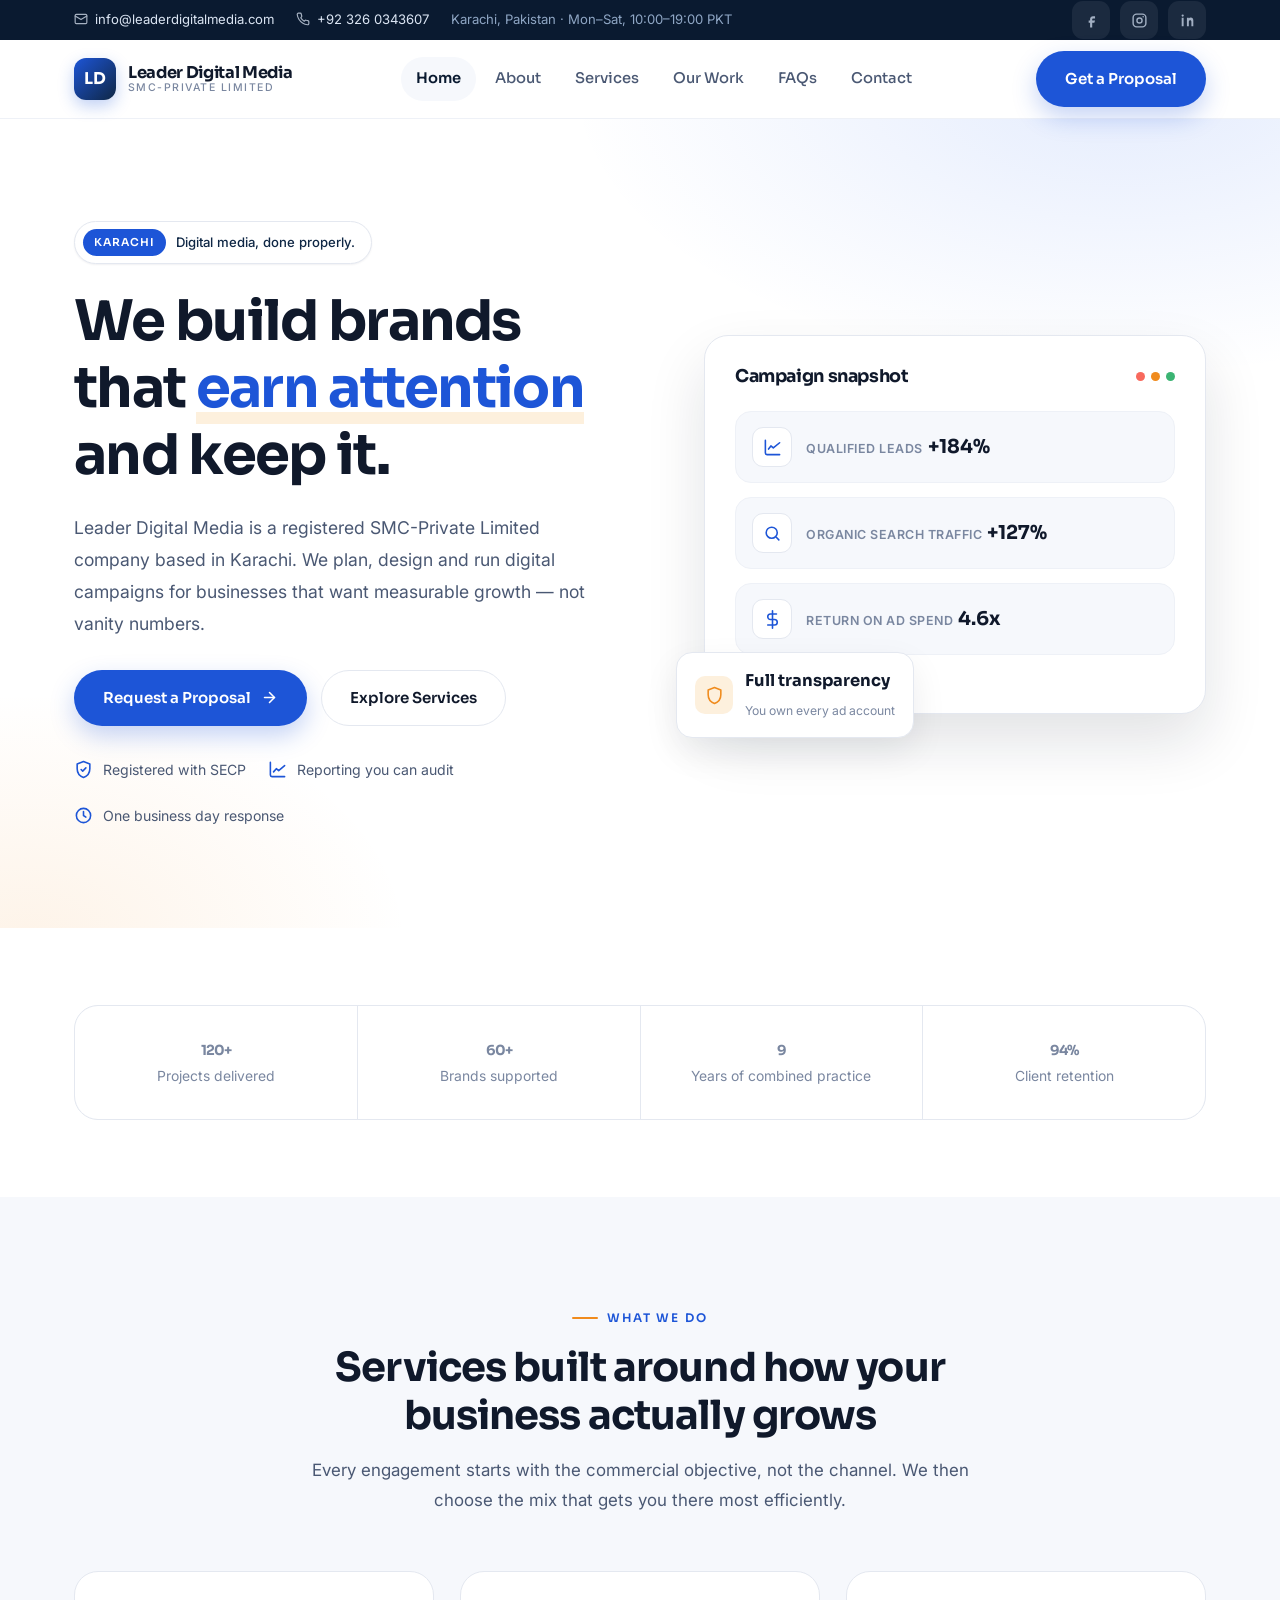
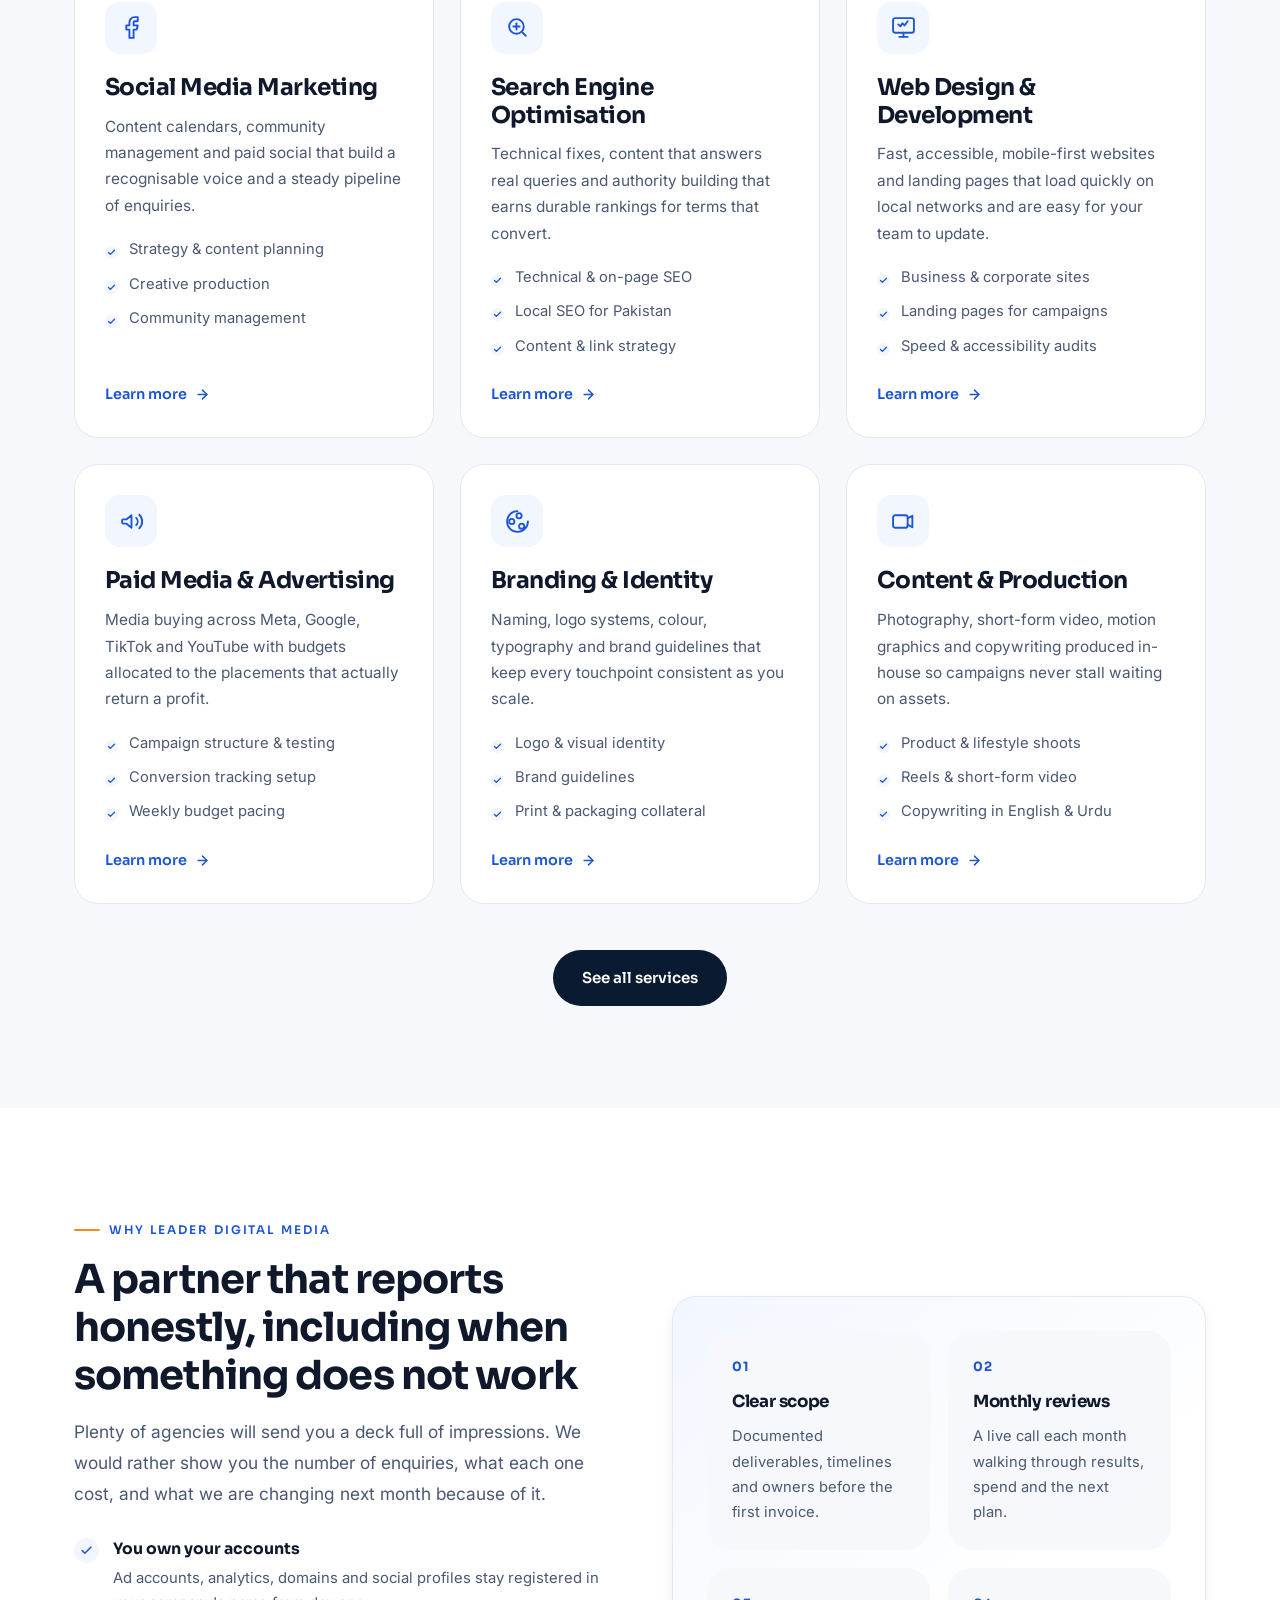
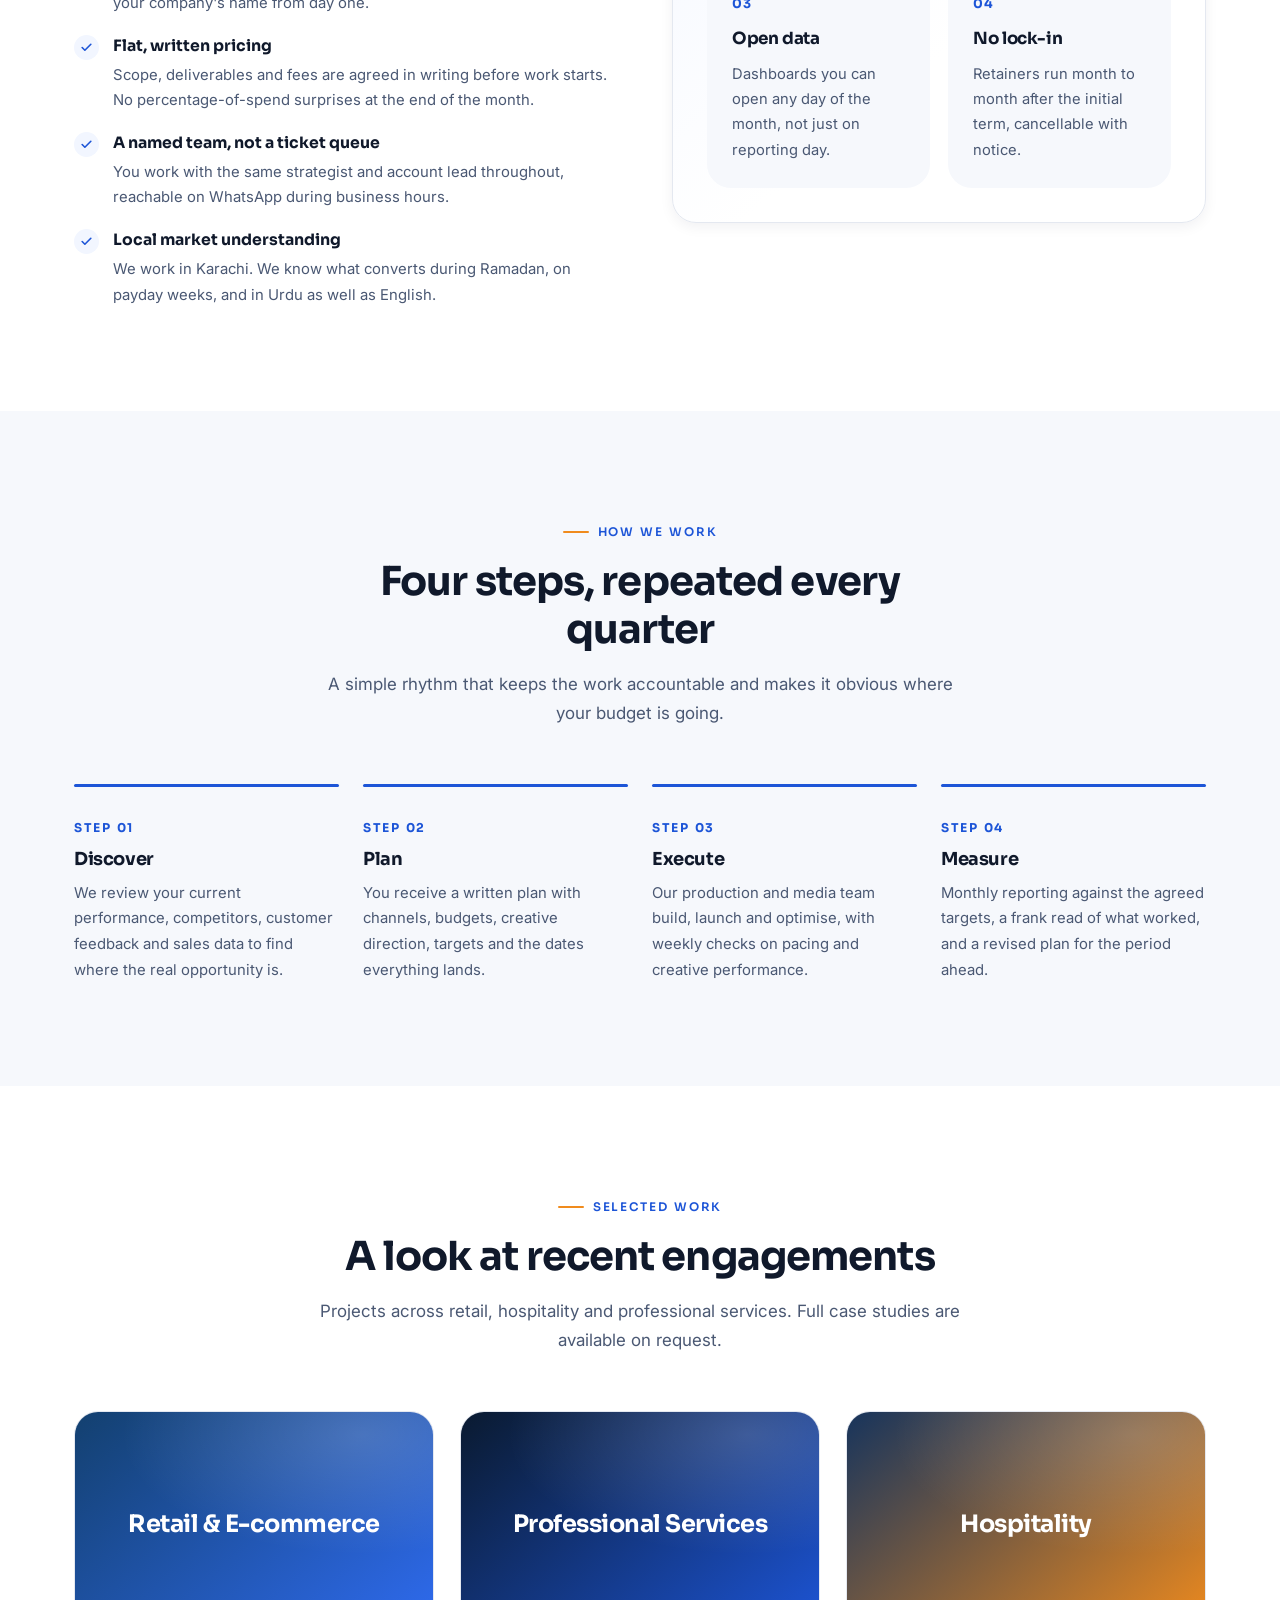
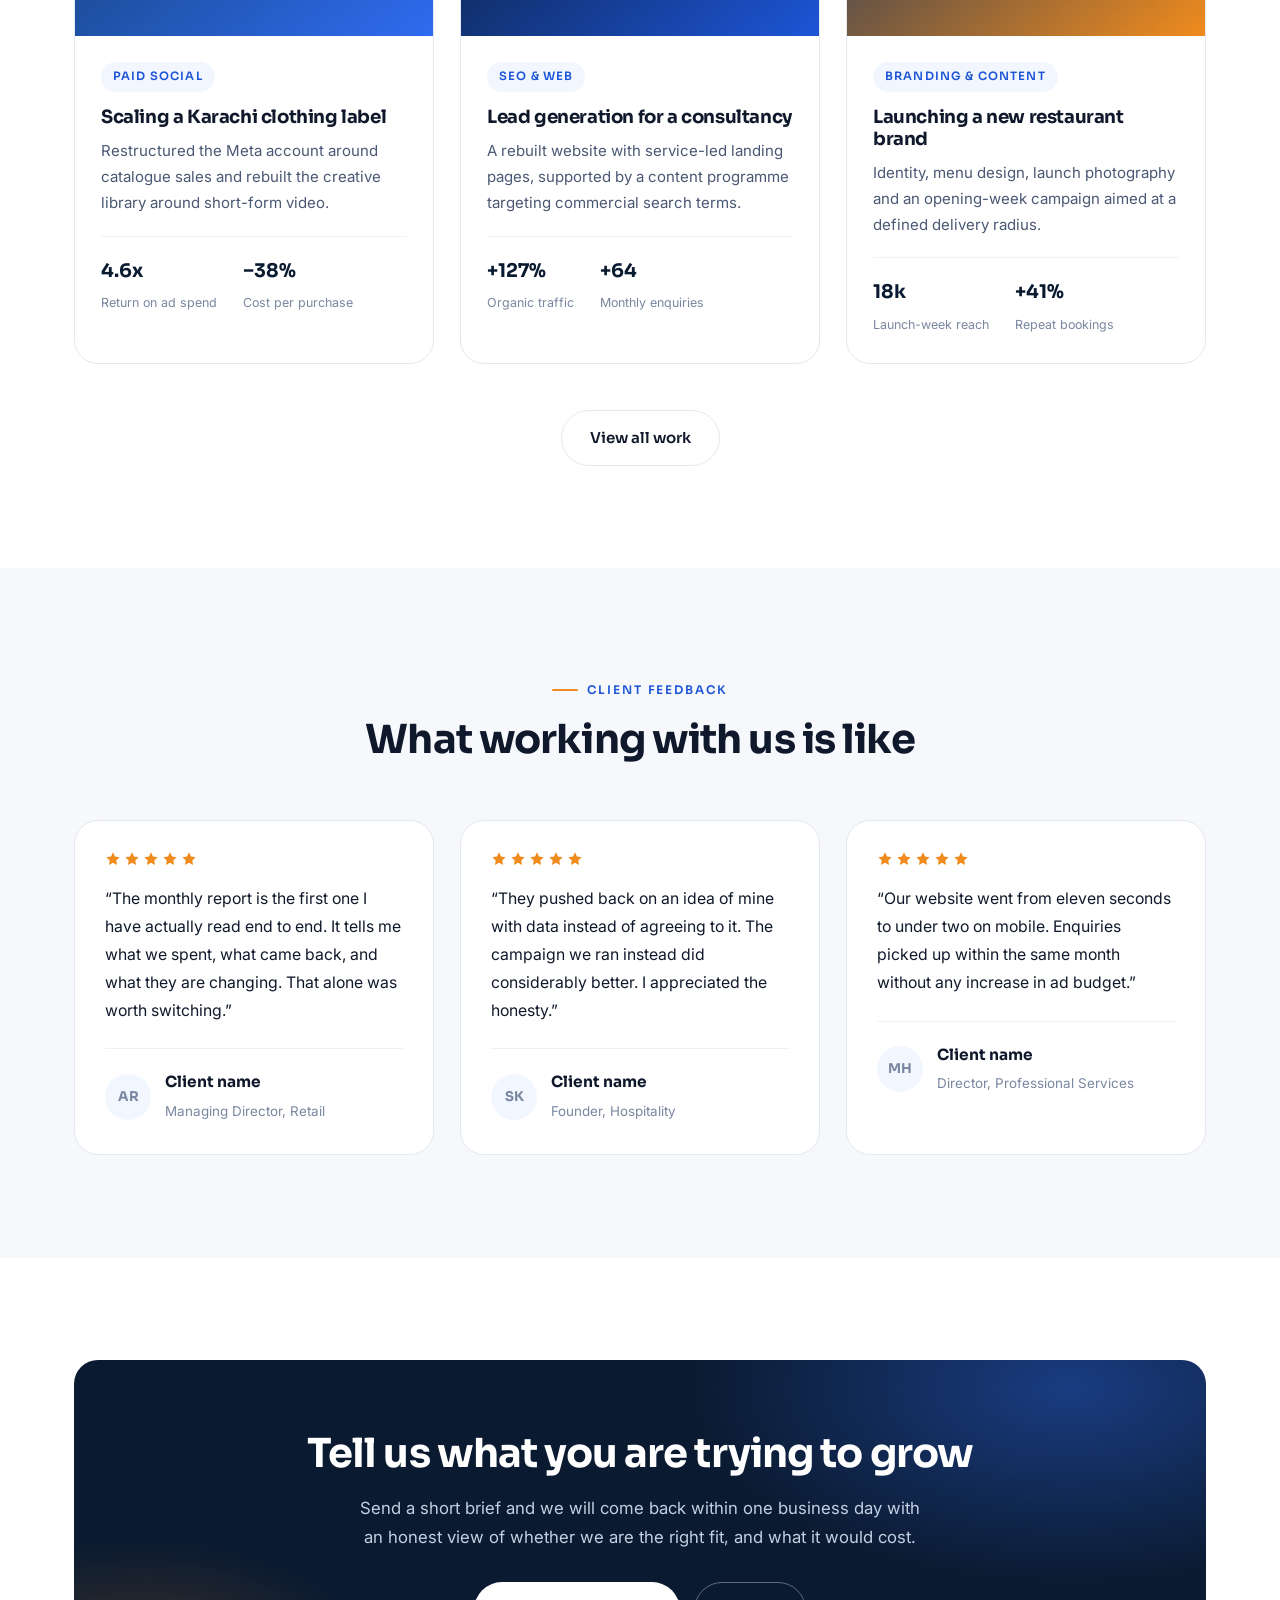
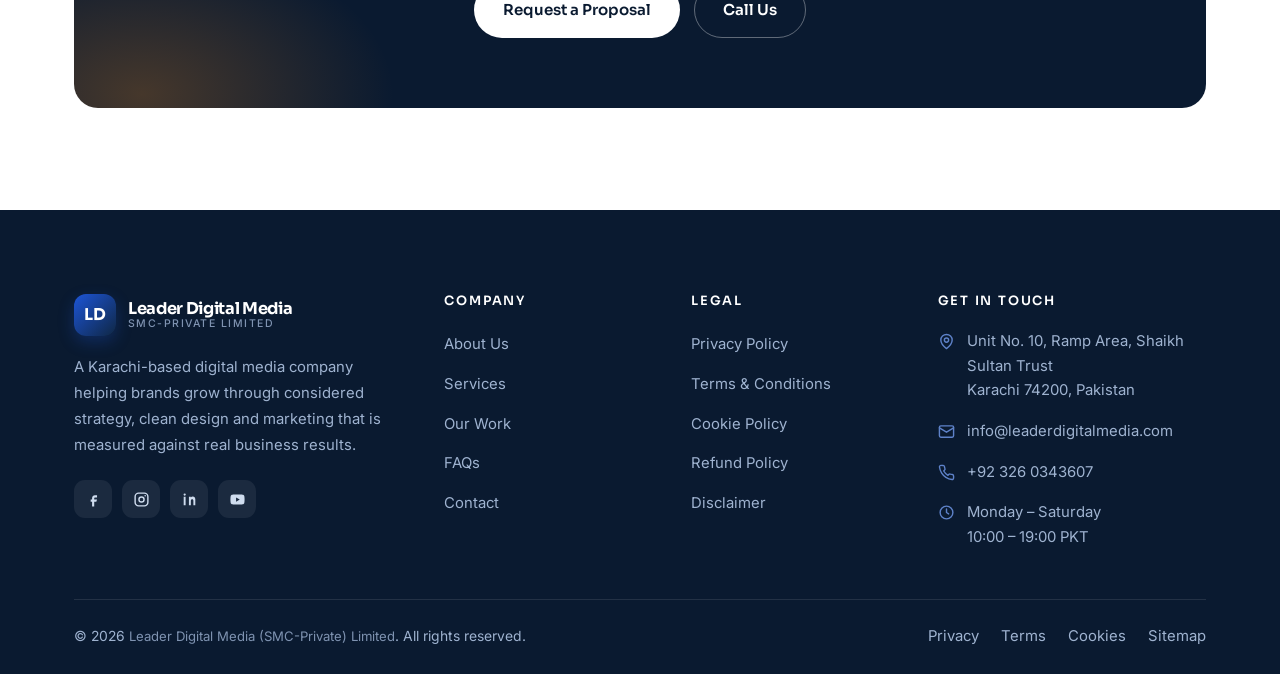
==== commit 80fd737f: "Set company phone number Replace the placeholder number with +92 326 0343607 across the top bar, foo" ====
--- a/index.html
+++ b/index.html
@@ -29,7 +29,7 @@
   "alternateName":"Leader Digital Media",
   "url":"https://www.leaderdigitalmedia.com",
   "email":"info@leaderdigitalmedia.com",
-  "telephone":"+923001234567",
+  "telephone":"+923260343607",
   "description":"Leader Digital Media (SMC-Private) Limited is a digital media and marketing company based in Karachi, Pakistan, delivering social media marketing, SEO, web design and development, media buying, branding and content production.",
   "address":{
     "@type":"PostalAddress",
@@ -50,7 +50,7 @@
     <div class="wrap">
       <ul class="topbar-list">
         <li><a href="mailto:info@leaderdigitalmedia.com"><svg viewBox="0 0 24 24" fill="none" stroke="currentColor" stroke-width="2" stroke-linecap="round" stroke-linejoin="round"><rect x="2" y="4" width="20" height="16" rx="2"/><path d="m22 7-10 6L2 7"/></svg>info@leaderdigitalmedia.com</a></li>
-        <li><a href="tel:+923001234567"><svg viewBox="0 0 24 24" fill="none" stroke="currentColor" stroke-width="2" stroke-linecap="round" stroke-linejoin="round"><path d="M22 16.9v3a2 2 0 0 1-2.2 2 19.8 19.8 0 0 1-8.6-3.1 19.5 19.5 0 0 1-6-6A19.8 19.8 0 0 1 2.1 4.2 2 2 0 0 1 4.1 2h3a2 2 0 0 1 2 1.7c.1 1 .4 1.9.7 2.8a2 2 0 0 1-.5 2.1L8.1 9.9a16 16 0 0 0 6 6l1.3-1.3a2 2 0 0 1 2.1-.4c.9.3 1.8.6 2.8.7a2 2 0 0 1 1.7 2z"/></svg>+92 300 1234567</a></li>
+        <li><a href="tel:+923260343607"><svg viewBox="0 0 24 24" fill="none" stroke="currentColor" stroke-width="2" stroke-linecap="round" stroke-linejoin="round"><path d="M22 16.9v3a2 2 0 0 1-2.2 2 19.8 19.8 0 0 1-8.6-3.1 19.5 19.5 0 0 1-6-6A19.8 19.8 0 0 1 2.1 4.2 2 2 0 0 1 4.1 2h3a2 2 0 0 1 2 1.7c.1 1 .4 1.9.7 2.8a2 2 0 0 1-.5 2.1L8.1 9.9a16 16 0 0 0 6 6l1.3-1.3a2 2 0 0 1 2.1-.4c.9.3 1.8.6 2.8.7a2 2 0 0 1 1.7 2z"/></svg>+92 326 0343607</a></li>
         <li class="topbar-tag">Karachi, Pakistan &middot; Mon&ndash;Sat, 10:00&ndash;19:00 PKT</li>
       </ul>
       <div class="social" aria-label="Social media">
@@ -465,7 +465,7 @@
       <p>Send a short brief and we will come back within one business day with an honest view of whether we are the right fit, and what it would cost.</p>
       <div class="btn-row center">
         <a class="btn btn-light" href="contact.html">Request a Proposal</a>
-        <a class="btn btn-outline-light" href="tel:+923001234567">Call Us</a>
+        <a class="btn btn-outline-light" href="tel:+923260343607">Call Us</a>
       </div>
     </div>
   </div>
@@ -526,7 +526,7 @@
           </li>
           <li>
             <svg viewBox="0 0 24 24" fill="none" stroke="currentColor" stroke-width="2" stroke-linecap="round" stroke-linejoin="round"><path d="M22 16.9v3a2 2 0 0 1-2.2 2 19.8 19.8 0 0 1-8.6-3.1 19.5 19.5 0 0 1-6-6A19.8 19.8 0 0 1 2.1 4.2 2 2 0 0 1 4.1 2h3a2 2 0 0 1 2 1.7c.1 1 .4 1.9.7 2.8a2 2 0 0 1-.5 2.1L8.1 9.9a16 16 0 0 0 6 6l1.3-1.3a2 2 0 0 1 2.1-.4c.9.3 1.8.6 2.8.7a2 2 0 0 1 1.7 2z"/></svg>
-            <a href="tel:+923001234567">+92 300 1234567</a>
+            <a href="tel:+923260343607">+92 326 0343607</a>
           </li>
           <li>
             <svg viewBox="0 0 24 24" fill="none" stroke="currentColor" stroke-width="2" stroke-linecap="round" stroke-linejoin="round"><circle cx="12" cy="12" r="9"/><path d="M12 7v5l3 2"/></svg>
